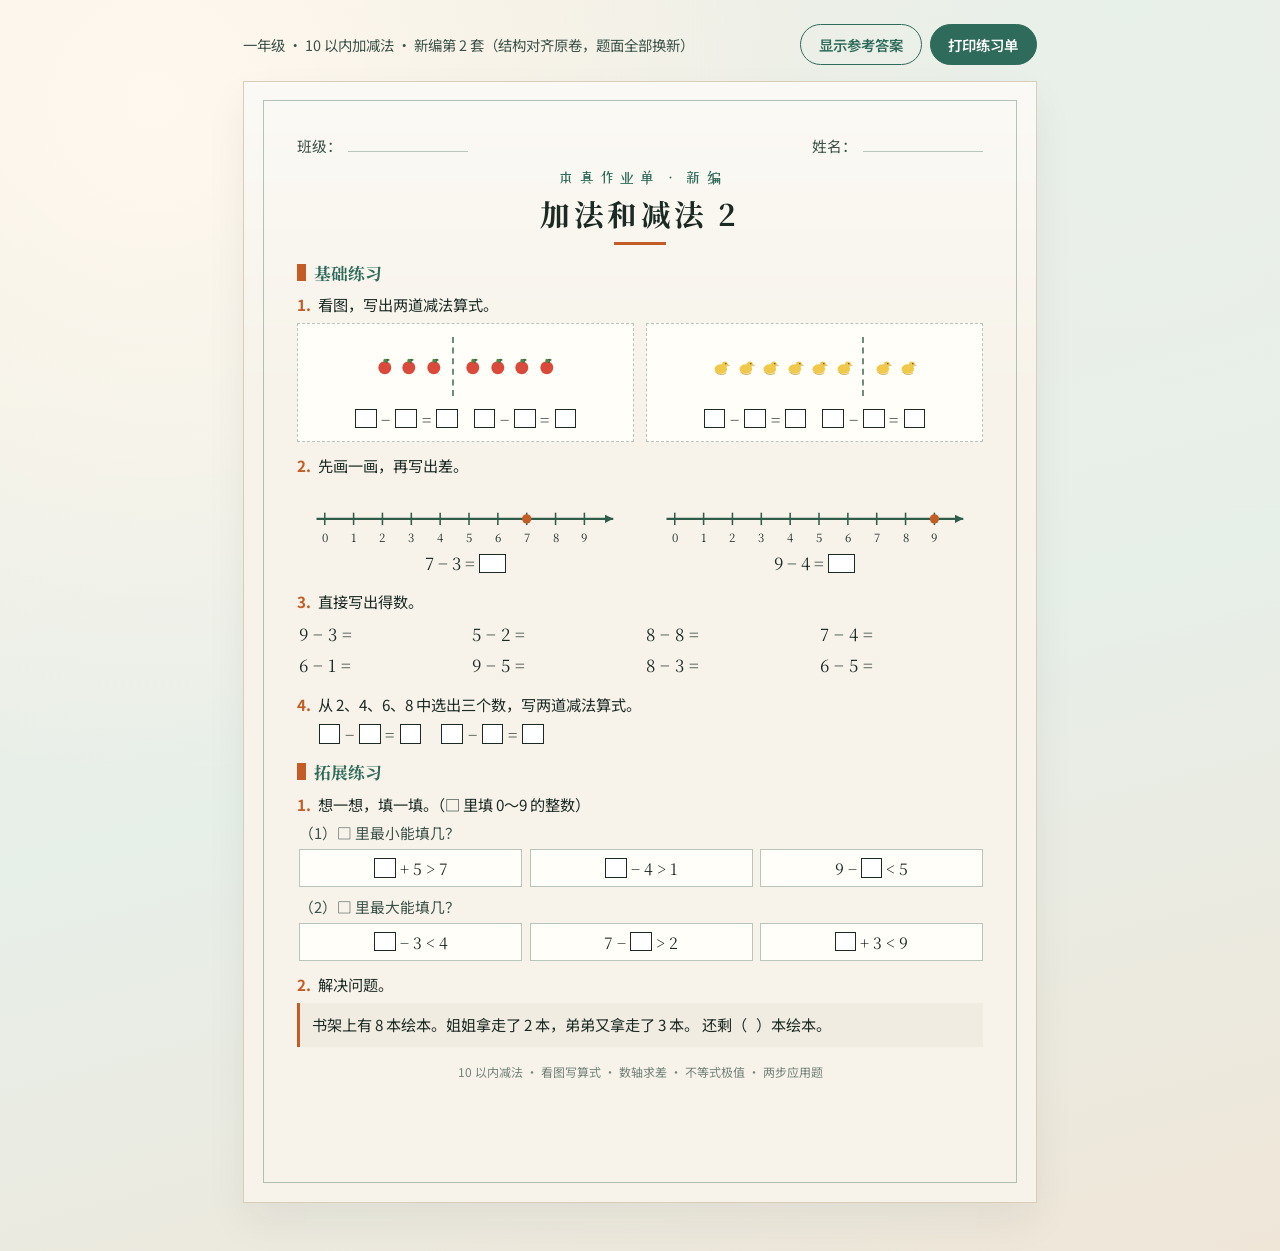
==== worksheets/addition-subtraction-2-redesign.html @ 27d6d7d4 "Add redesigned grade-1 addition/subtraction worksheet New printable practice sheet mirroring the ori" ====
<!DOCTYPE html>
<html lang="zh-CN">
<head>
  <meta charset="UTF-8" />
  <meta name="viewport" content="width=device-width, initial-scale=1" />
  <title>加法和减法 2 · 新编练习单</title>
  <link rel="preconnect" href="https://fonts.googleapis.com" />
  <link rel="preconnect" href="https://fonts.gstatic.com" crossorigin />
  <link href="https://fonts.googleapis.com/css2?family=Noto+Serif+SC:wght@600;700&family=ZCOOL+XiaoWei&family=Noto+Sans+SC:wght@400;500;600&display=swap" rel="stylesheet" />
  <style>
    :root {
      --ink: #1c2a24;
      --ink-soft: #3d5248;
      --line: #b7c5bb;
      --line-strong: #2f5d4a;
      --paper: #f7f3ea;
      --paper-deep: #ebe4d4;
      --accent: #c45c26;
      --accent-soft: #e8a06a;
      --teal: #2f6b5a;
      --blank: #fffef9;
      --shadow-soft: rgba(28, 42, 36, 0.06);
    }

    * { box-sizing: border-box; margin: 0; padding: 0; }

    body {
      font-family: "Noto Sans SC", "PingFang SC", sans-serif;
      color: var(--ink);
      background:
        radial-gradient(ellipse at 12% 8%, #fff8ee 0%, transparent 42%),
        radial-gradient(ellipse at 88% 0%, #e8f0ea 0%, transparent 38%),
        linear-gradient(165deg, #f3eee3 0%, #e7efe9 55%, #efe6d8 100%);
      min-height: 100vh;
      padding: 1.5rem 1rem 3rem;
    }

    .toolbar {
      max-width: 210mm;
      margin: 0 auto 1rem;
      display: flex;
      flex-wrap: wrap;
      gap: 0.6rem;
      align-items: center;
      justify-content: space-between;
    }

    .toolbar p {
      font-size: 0.9rem;
      color: var(--ink-soft);
    }

    .toolbar button {
      font-family: inherit;
      font-weight: 600;
      border: 1.5px solid var(--teal);
      background: var(--teal);
      color: #fff;
      padding: 0.55rem 1.1rem;
      border-radius: 999px;
      cursor: pointer;
      font-size: 0.9rem;
    }

    .toolbar button.ghost {
      background: transparent;
      color: var(--teal);
    }

    .sheet {
      width: 210mm;
      min-height: 297mm;
      margin: 0 auto;
      background:
        linear-gradient(180deg, rgba(255,255,255,0.55) 0%, transparent 28%),
        var(--paper);
      border: 1px solid #d8cdb8;
      box-shadow: 0 18px 40px var(--shadow-soft);
      padding: 14mm 14mm 12mm;
      position: relative;
      overflow: hidden;
    }

    .sheet::before {
      content: "";
      position: absolute;
      inset: 5mm;
      border: 1.5px solid color-mix(in srgb, var(--line-strong) 35%, transparent);
      pointer-events: none;
    }

    .meta {
      display: flex;
      justify-content: space-between;
      gap: 1rem;
      font-size: 0.92rem;
      color: var(--ink-soft);
      margin-bottom: 0.65rem;
      position: relative;
      z-index: 1;
    }

    .meta span {
      display: inline-flex;
      align-items: baseline;
      gap: 0.35rem;
    }

    .fill-line {
      display: inline-block;
      min-width: 7.5rem;
      border-bottom: 1.5px solid var(--line);
      height: 1.1em;
    }

    .brand-row {
      text-align: center;
      position: relative;
      z-index: 1;
      margin-bottom: 0.35rem;
    }

    .brand {
      font-family: "ZCOOL XiaoWei", "Noto Serif SC", serif;
      font-size: 0.95rem;
      letter-spacing: 0.28em;
      color: var(--teal);
      text-indent: 0.28em;
    }

    h1 {
      font-family: "Noto Serif SC", serif;
      font-size: 1.85rem;
      font-weight: 700;
      text-align: center;
      letter-spacing: 0.12em;
      color: var(--ink);
      position: relative;
      z-index: 1;
      margin-bottom: 1rem;
    }

    h1::after {
      content: "";
      display: block;
      width: 3.2rem;
      height: 3px;
      background: var(--accent);
      margin: 0.45rem auto 0;
    }

    .section {
      position: relative;
      z-index: 1;
      margin-top: 0.85rem;
    }

    .section-title {
      display: flex;
      align-items: center;
      gap: 0.5rem;
      font-family: "Noto Serif SC", serif;
      font-size: 1.05rem;
      font-weight: 700;
      color: var(--teal);
      margin-bottom: 0.55rem;
    }

    .section-title::before {
      content: "";
      width: 0.55rem;
      height: 1.05rem;
      background: var(--accent);
    }

    .q {
      margin-bottom: 0.75rem;
    }

    .q-head {
      display: flex;
      gap: 0.45rem;
      align-items: flex-start;
      font-size: 0.95rem;
      line-height: 1.55;
      margin-bottom: 0.4rem;
    }

    .q-num {
      font-weight: 700;
      color: var(--accent);
      flex-shrink: 0;
    }

    .visual-row {
      display: grid;
      grid-template-columns: 1fr 1fr;
      gap: 0.75rem;
    }

    .visual-card {
      background: var(--blank);
      border: 1.5px dashed var(--line);
      padding: 0.55rem 0.5rem 0.65rem;
    }

    .picture {
      display: flex;
      align-items: center;
      justify-content: center;
      gap: 0.15rem;
      min-height: 4.2rem;
      margin-bottom: 0.45rem;
      padding: 0.25rem;
    }

    .picture .group {
      display: flex;
      flex-wrap: wrap;
      gap: 0.18rem;
      justify-content: center;
      max-width: 48%;
    }

    .divider {
      width: 0;
      align-self: stretch;
      border-left: 2px dashed var(--line-strong);
      margin: 0 0.35rem;
      opacity: 0.7;
    }

    .eq-row {
      display: flex;
      flex-wrap: wrap;
      gap: 0.55rem 1rem;
      justify-content: center;
    }

    .blank-eq {
      font-family: "Noto Serif SC", serif;
      font-size: 1rem;
      letter-spacing: 0.04em;
      color: var(--ink);
    }

    .box {
      display: inline-block;
      width: 1.35rem;
      height: 1.2rem;
      border: 1.6px solid var(--ink);
      vertical-align: -0.15em;
      background: #fff;
    }

    .box.wide {
      width: 1.7rem;
    }

    .nl-grid {
      display: grid;
      grid-template-columns: 1fr 1fr;
      gap: 0.85rem;
    }

    .number-line {
      padding: 0.35rem 0.2rem 0.15rem;
    }

    .nl-svg {
      width: 100%;
      height: auto;
      display: block;
    }

    .nl-eq {
      text-align: center;
      margin-top: 0.25rem;
      font-family: "Noto Serif SC", serif;
      font-size: 1.05rem;
    }

    .drill-grid {
      display: grid;
      grid-template-columns: repeat(4, 1fr);
      gap: 0.45rem 0.75rem;
      padding: 0.15rem 0.1rem 0.25rem;
    }

    .drill {
      font-family: "Noto Serif SC", serif;
      font-size: 1.05rem;
      letter-spacing: 0.03em;
    }

    .choose-row {
      display: flex;
      flex-wrap: wrap;
      gap: 1.25rem;
      padding-left: 1.35rem;
      margin-top: 0.35rem;
    }

    .ineq-block {
      margin-left: 0.15rem;
      margin-bottom: 0.55rem;
    }

    .ineq-label {
      font-size: 0.92rem;
      margin-bottom: 0.35rem;
      color: var(--ink-soft);
    }

    .ineq-grid {
      display: grid;
      grid-template-columns: repeat(3, 1fr);
      gap: 0.45rem;
    }

    .ineq-item {
      font-family: "Noto Serif SC", serif;
      font-size: 0.98rem;
      background: var(--blank);
      border: 1px solid var(--line);
      padding: 0.45rem 0.5rem;
      text-align: center;
    }

    .word-problem {
      font-size: 0.95rem;
      line-height: 1.7;
      background: color-mix(in srgb, var(--paper-deep) 70%, white);
      border-left: 3px solid var(--accent);
      padding: 0.55rem 0.75rem;
    }

    .footer-note {
      margin-top: 1rem;
      text-align: center;
      font-size: 0.75rem;
      color: color-mix(in srgb, var(--ink-soft) 70%, transparent);
      position: relative;
      z-index: 1;
    }

    .icon {
      width: 1.35rem;
      height: 1.35rem;
      display: block;
    }

    @media (max-width: 860px) {
      body { padding: 0.75rem 0.5rem 2rem; }
      .sheet {
        width: 100%;
        min-height: auto;
        padding: 1.1rem 0.95rem 1.25rem;
      }
      .visual-row,
      .nl-grid,
      .ineq-grid {
        grid-template-columns: 1fr;
      }
      .drill-grid {
        grid-template-columns: repeat(2, 1fr);
      }
      h1 { font-size: 1.45rem; }
    }

    @media print {
      body {
        background: white;
        padding: 0;
      }
      .toolbar { display: none !important; }
      .sheet {
        width: 210mm;
        min-height: 297mm;
        margin: 0;
        border: none;
        box-shadow: none;
        page-break-after: always;
      }
      .answers {
        page-break-before: always;
      }
    }

    /* Answers sheet */
    .answers {
      width: 210mm;
      margin: 1.25rem auto 0;
      background: #fffef9;
      border: 1px solid #d8cdb8;
      padding: 12mm 14mm;
      box-shadow: 0 12px 28px var(--shadow-soft);
    }

    .answers h2 {
      font-family: "Noto Serif SC", serif;
      font-size: 1.25rem;
      margin-bottom: 0.75rem;
      color: var(--teal);
    }

    .answers ol {
      padding-left: 1.25rem;
      font-size: 0.92rem;
      line-height: 1.75;
      color: var(--ink-soft);
    }

    .answers strong {
      color: var(--ink);
      font-weight: 600;
    }

    .hidden { display: none !important; }
  </style>
</head>
<body>
  <div class="toolbar">
    <p>一年级 · 10 以内加减法 · 新编第 2 套（结构对齐原卷，题面全部换新）</p>
    <div style="display:flex;gap:0.5rem;">
      <button type="button" class="ghost" id="toggleAnswers">显示参考答案</button>
      <button type="button" id="printBtn">打印练习单</button>
    </div>
  </div>

  <article class="sheet" aria-label="加法和减法练习单">
    <div class="meta">
      <span>班级：<i class="fill-line" aria-hidden="true"></i></span>
      <span>姓名：<i class="fill-line" aria-hidden="true"></i></span>
    </div>

    <div class="brand-row"><p class="brand">本真作业单 · 新编</p></div>
    <h1>加法和减法 2</h1>

    <section class="section">
      <h2 class="section-title">基础练习</h2>

      <div class="q">
        <div class="q-head">
          <span class="q-num">1.</span>
          <span>看图，写出两道减法算式。</span>
        </div>
        <div class="visual-row">
          <!-- Apples: 3 | 4 = 7 -->
          <div class="visual-card">
            <div class="picture" aria-label="左边3个苹果，右边4个苹果">
              <div class="group">
                <svg class="icon" viewBox="0 0 24 24" aria-hidden="true"><circle cx="12" cy="13" r="7.2" fill="#d94a3a"/><path d="M12 6c1.2-1.8 3.2-2.2 4.2-1.6-1.4.8-2.2 2-2.4 3.2" stroke="#3d6b3a" stroke-width="1.6" fill="none"/><ellipse cx="12" cy="5.2" rx="1.6" ry="2.2" fill="#4f8a45"/></svg>
                <svg class="icon" viewBox="0 0 24 24" aria-hidden="true"><circle cx="12" cy="13" r="7.2" fill="#d94a3a"/><path d="M12 6c1.2-1.8 3.2-2.2 4.2-1.6-1.4.8-2.2 2-2.4 3.2" stroke="#3d6b3a" stroke-width="1.6" fill="none"/><ellipse cx="12" cy="5.2" rx="1.6" ry="2.2" fill="#4f8a45"/></svg>
                <svg class="icon" viewBox="0 0 24 24" aria-hidden="true"><circle cx="12" cy="13" r="7.2" fill="#d94a3a"/><path d="M12 6c1.2-1.8 3.2-2.2 4.2-1.6-1.4.8-2.2 2-2.4 3.2" stroke="#3d6b3a" stroke-width="1.6" fill="none"/><ellipse cx="12" cy="5.2" rx="1.6" ry="2.2" fill="#4f8a45"/></svg>
              </div>
              <div class="divider" aria-hidden="true"></div>
              <div class="group">
                <svg class="icon" viewBox="0 0 24 24" aria-hidden="true"><circle cx="12" cy="13" r="7.2" fill="#d94a3a"/><path d="M12 6c1.2-1.8 3.2-2.2 4.2-1.6-1.4.8-2.2 2-2.4 3.2" stroke="#3d6b3a" stroke-width="1.6" fill="none"/><ellipse cx="12" cy="5.2" rx="1.6" ry="2.2" fill="#4f8a45"/></svg>
                <svg class="icon" viewBox="0 0 24 24" aria-hidden="true"><circle cx="12" cy="13" r="7.2" fill="#d94a3a"/><path d="M12 6c1.2-1.8 3.2-2.2 4.2-1.6-1.4.8-2.2 2-2.4 3.2" stroke="#3d6b3a" stroke-width="1.6" fill="none"/><ellipse cx="12" cy="5.2" rx="1.6" ry="2.2" fill="#4f8a45"/></svg>
                <svg class="icon" viewBox="0 0 24 24" aria-hidden="true"><circle cx="12" cy="13" r="7.2" fill="#d94a3a"/><path d="M12 6c1.2-1.8 3.2-2.2 4.2-1.6-1.4.8-2.2 2-2.4 3.2" stroke="#3d6b3a" stroke-width="1.6" fill="none"/><ellipse cx="12" cy="5.2" rx="1.6" ry="2.2" fill="#4f8a45"/></svg>
                <svg class="icon" viewBox="0 0 24 24" aria-hidden="true"><circle cx="12" cy="13" r="7.2" fill="#d94a3a"/><path d="M12 6c1.2-1.8 3.2-2.2 4.2-1.6-1.4.8-2.2 2-2.4 3.2" stroke="#3d6b3a" stroke-width="1.6" fill="none"/><ellipse cx="12" cy="5.2" rx="1.6" ry="2.2" fill="#4f8a45"/></svg>
              </div>
            </div>
            <div class="eq-row">
              <span class="blank-eq"><span class="box"></span> − <span class="box"></span> = <span class="box"></span></span>
              <span class="blank-eq"><span class="box"></span> − <span class="box"></span> = <span class="box"></span></span>
            </div>
          </div>

          <!-- Ducks: 6 | 2 = 8 -->
          <div class="visual-card">
            <div class="picture" aria-label="左边6只小鸭，右边2只小鸭">
              <div class="group">
                <svg class="icon" viewBox="0 0 24 24" aria-hidden="true"><ellipse cx="12" cy="14.5" rx="7" ry="5.2" fill="#f0c84a"/><circle cx="16.5" cy="9.2" r="3.2" fill="#f0c84a"/><circle cx="17.6" cy="8.6" r="0.7" fill="#1c2a24"/><path d="M19.2 9.4c1.4.2 2.4.8 2.6 1.4-.9.1-1.7 0-2.5-.4" fill="#e07a2f"/><path d="M6 17.5c1.5 2 4 3 6.5 3s4.2-.8 5.5-2" stroke="#c9a230" stroke-width="1" fill="none"/></svg>
                <svg class="icon" viewBox="0 0 24 24" aria-hidden="true"><ellipse cx="12" cy="14.5" rx="7" ry="5.2" fill="#f0c84a"/><circle cx="16.5" cy="9.2" r="3.2" fill="#f0c84a"/><circle cx="17.6" cy="8.6" r="0.7" fill="#1c2a24"/><path d="M19.2 9.4c1.4.2 2.4.8 2.6 1.4-.9.1-1.7 0-2.5-.4" fill="#e07a2f"/><path d="M6 17.5c1.5 2 4 3 6.5 3s4.2-.8 5.5-2" stroke="#c9a230" stroke-width="1" fill="none"/></svg>
                <svg class="icon" viewBox="0 0 24 24" aria-hidden="true"><ellipse cx="12" cy="14.5" rx="7" ry="5.2" fill="#f0c84a"/><circle cx="16.5" cy="9.2" r="3.2" fill="#f0c84a"/><circle cx="17.6" cy="8.6" r="0.7" fill="#1c2a24"/><path d="M19.2 9.4c1.4.2 2.4.8 2.6 1.4-.9.1-1.7 0-2.5-.4" fill="#e07a2f"/><path d="M6 17.5c1.5 2 4 3 6.5 3s4.2-.8 5.5-2" stroke="#c9a230" stroke-width="1" fill="none"/></svg>
                <svg class="icon" viewBox="0 0 24 24" aria-hidden="true"><ellipse cx="12" cy="14.5" rx="7" ry="5.2" fill="#f0c84a"/><circle cx="16.5" cy="9.2" r="3.2" fill="#f0c84a"/><circle cx="17.6" cy="8.6" r="0.7" fill="#1c2a24"/><path d="M19.2 9.4c1.4.2 2.4.8 2.6 1.4-.9.1-1.7 0-2.5-.4" fill="#e07a2f"/><path d="M6 17.5c1.5 2 4 3 6.5 3s4.2-.8 5.5-2" stroke="#c9a230" stroke-width="1" fill="none"/></svg>
                <svg class="icon" viewBox="0 0 24 24" aria-hidden="true"><ellipse cx="12" cy="14.5" rx="7" ry="5.2" fill="#f0c84a"/><circle cx="16.5" cy="9.2" r="3.2" fill="#f0c84a"/><circle cx="17.6" cy="8.6" r="0.7" fill="#1c2a24"/><path d="M19.2 9.4c1.4.2 2.4.8 2.6 1.4-.9.1-1.7 0-2.5-.4" fill="#e07a2f"/><path d="M6 17.5c1.5 2 4 3 6.5 3s4.2-.8 5.5-2" stroke="#c9a230" stroke-width="1" fill="none"/></svg>
                <svg class="icon" viewBox="0 0 24 24" aria-hidden="true"><ellipse cx="12" cy="14.5" rx="7" ry="5.2" fill="#f0c84a"/><circle cx="16.5" cy="9.2" r="3.2" fill="#f0c84a"/><circle cx="17.6" cy="8.6" r="0.7" fill="#1c2a24"/><path d="M19.2 9.4c1.4.2 2.4.8 2.6 1.4-.9.1-1.7 0-2.5-.4" fill="#e07a2f"/><path d="M6 17.5c1.5 2 4 3 6.5 3s4.2-.8 5.5-2" stroke="#c9a230" stroke-width="1" fill="none"/></svg>
              </div>
              <div class="divider" aria-hidden="true"></div>
              <div class="group">
                <svg class="icon" viewBox="0 0 24 24" aria-hidden="true"><ellipse cx="12" cy="14.5" rx="7" ry="5.2" fill="#f0c84a"/><circle cx="16.5" cy="9.2" r="3.2" fill="#f0c84a"/><circle cx="17.6" cy="8.6" r="0.7" fill="#1c2a24"/><path d="M19.2 9.4c1.4.2 2.4.8 2.6 1.4-.9.1-1.7 0-2.5-.4" fill="#e07a2f"/><path d="M6 17.5c1.5 2 4 3 6.5 3s4.2-.8 5.5-2" stroke="#c9a230" stroke-width="1" fill="none"/></svg>
                <svg class="icon" viewBox="0 0 24 24" aria-hidden="true"><ellipse cx="12" cy="14.5" rx="7" ry="5.2" fill="#f0c84a"/><circle cx="16.5" cy="9.2" r="3.2" fill="#f0c84a"/><circle cx="17.6" cy="8.6" r="0.7" fill="#1c2a24"/><path d="M19.2 9.4c1.4.2 2.4.8 2.6 1.4-.9.1-1.7 0-2.5-.4" fill="#e07a2f"/><path d="M6 17.5c1.5 2 4 3 6.5 3s4.2-.8 5.5-2" stroke="#c9a230" stroke-width="1" fill="none"/></svg>
              </div>
            </div>
            <div class="eq-row">
              <span class="blank-eq"><span class="box"></span> − <span class="box"></span> = <span class="box"></span></span>
              <span class="blank-eq"><span class="box"></span> − <span class="box"></span> = <span class="box"></span></span>
            </div>
          </div>
        </div>
      </div>

      <div class="q">
        <div class="q-head">
          <span class="q-num">2.</span>
          <span>先画一画，再写出差。</span>
        </div>
        <div class="nl-grid">
          <div class="number-line">
            <svg class="nl-svg" viewBox="0 0 320 56" aria-label="数轴 0 到 9，起点在 7">
              <line x1="16" y1="28" x2="304" y2="28" stroke="#2f5d4a" stroke-width="2"/>
              <polygon points="304,28 296,24 296,32" fill="#2f5d4a"/>
              <!-- ticks 0-9 -->
              <g fill="#1c2a24" font-family="Noto Serif SC, serif" font-size="11" text-anchor="middle">
                <g transform="translate(24,0)"><line x1="0" y1="22" x2="0" y2="34" stroke="#2f5d4a" stroke-width="1.5"/><text y="50">0</text></g>
                <g transform="translate(52,0)"><line x1="0" y1="22" x2="0" y2="34" stroke="#2f5d4a" stroke-width="1.5"/><text y="50">1</text></g>
                <g transform="translate(80,0)"><line x1="0" y1="22" x2="0" y2="34" stroke="#2f5d4a" stroke-width="1.5"/><text y="50">2</text></g>
                <g transform="translate(108,0)"><line x1="0" y1="22" x2="0" y2="34" stroke="#2f5d4a" stroke-width="1.5"/><text y="50">3</text></g>
                <g transform="translate(136,0)"><line x1="0" y1="22" x2="0" y2="34" stroke="#2f5d4a" stroke-width="1.5"/><text y="50">4</text></g>
                <g transform="translate(164,0)"><line x1="0" y1="22" x2="0" y2="34" stroke="#2f5d4a" stroke-width="1.5"/><text y="50">5</text></g>
                <g transform="translate(192,0)"><line x1="0" y1="22" x2="0" y2="34" stroke="#2f5d4a" stroke-width="1.5"/><text y="50">6</text></g>
                <g transform="translate(220,0)"><line x1="0" y1="22" x2="0" y2="34" stroke="#2f5d4a" stroke-width="1.5"/><text y="50">7</text><circle cy="28" r="4.5" fill="#c45c26"/></g>
                <g transform="translate(248,0)"><line x1="0" y1="22" x2="0" y2="34" stroke="#2f5d4a" stroke-width="1.5"/><text y="50">8</text></g>
                <g transform="translate(276,0)"><line x1="0" y1="22" x2="0" y2="34" stroke="#2f5d4a" stroke-width="1.5"/><text y="50">9</text></g>
              </g>
            </svg>
            <p class="nl-eq">7 − 3 = <span class="box wide"></span></p>
          </div>
          <div class="number-line">
            <svg class="nl-svg" viewBox="0 0 320 56" aria-label="数轴 0 到 9，起点在 9">
              <line x1="16" y1="28" x2="304" y2="28" stroke="#2f5d4a" stroke-width="2"/>
              <polygon points="304,28 296,24 296,32" fill="#2f5d4a"/>
              <g fill="#1c2a24" font-family="Noto Serif SC, serif" font-size="11" text-anchor="middle">
                <g transform="translate(24,0)"><line x1="0" y1="22" x2="0" y2="34" stroke="#2f5d4a" stroke-width="1.5"/><text y="50">0</text></g>
                <g transform="translate(52,0)"><line x1="0" y1="22" x2="0" y2="34" stroke="#2f5d4a" stroke-width="1.5"/><text y="50">1</text></g>
                <g transform="translate(80,0)"><line x1="0" y1="22" x2="0" y2="34" stroke="#2f5d4a" stroke-width="1.5"/><text y="50">2</text></g>
                <g transform="translate(108,0)"><line x1="0" y1="22" x2="0" y2="34" stroke="#2f5d4a" stroke-width="1.5"/><text y="50">3</text></g>
                <g transform="translate(136,0)"><line x1="0" y1="22" x2="0" y2="34" stroke="#2f5d4a" stroke-width="1.5"/><text y="50">4</text></g>
                <g transform="translate(164,0)"><line x1="0" y1="22" x2="0" y2="34" stroke="#2f5d4a" stroke-width="1.5"/><text y="50">5</text></g>
                <g transform="translate(192,0)"><line x1="0" y1="22" x2="0" y2="34" stroke="#2f5d4a" stroke-width="1.5"/><text y="50">6</text></g>
                <g transform="translate(220,0)"><line x1="0" y1="22" x2="0" y2="34" stroke="#2f5d4a" stroke-width="1.5"/><text y="50">7</text></g>
                <g transform="translate(248,0)"><line x1="0" y1="22" x2="0" y2="34" stroke="#2f5d4a" stroke-width="1.5"/><text y="50">8</text></g>
                <g transform="translate(276,0)"><line x1="0" y1="22" x2="0" y2="34" stroke="#2f5d4a" stroke-width="1.5"/><text y="50">9</text><circle cy="28" r="4.5" fill="#c45c26"/></g>
              </g>
            </svg>
            <p class="nl-eq">9 − 4 = <span class="box wide"></span></p>
          </div>
        </div>
      </div>

      <div class="q">
        <div class="q-head">
          <span class="q-num">3.</span>
          <span>直接写出得数。</span>
        </div>
        <div class="drill-grid">
          <span class="drill">9 − 3 = </span>
          <span class="drill">5 − 2 = </span>
          <span class="drill">8 − 8 = </span>
          <span class="drill">7 − 4 = </span>
          <span class="drill">6 − 1 = </span>
          <span class="drill">9 − 5 = </span>
          <span class="drill">8 − 3 = </span>
          <span class="drill">6 − 5 = </span>
        </div>
      </div>

      <div class="q">
        <div class="q-head">
          <span class="q-num">4.</span>
          <span>从 2、4、6、8 中选出三个数，写两道减法算式。</span>
        </div>
        <div class="choose-row">
          <span class="blank-eq"><span class="box"></span> − <span class="box"></span> = <span class="box"></span></span>
          <span class="blank-eq"><span class="box"></span> − <span class="box"></span> = <span class="box"></span></span>
        </div>
      </div>
    </section>

    <section class="section">
      <h2 class="section-title">拓展练习</h2>

      <div class="q">
        <div class="q-head">
          <span class="q-num">1.</span>
          <span>想一想，填一填。（□ 里填 0～9 的整数）</span>
        </div>
        <div class="ineq-block">
          <p class="ineq-label">（1）□ 里最小能填几？</p>
          <div class="ineq-grid">
            <div class="ineq-item"><span class="box"></span> + 5 &gt; 7</div>
            <div class="ineq-item"><span class="box"></span> − 4 &gt; 1</div>
            <div class="ineq-item">9 − <span class="box"></span> &lt; 5</div>
          </div>
        </div>
        <div class="ineq-block">
          <p class="ineq-label">（2）□ 里最大能填几？</p>
          <div class="ineq-grid">
            <div class="ineq-item"><span class="box"></span> − 3 &lt; 4</div>
            <div class="ineq-item">7 − <span class="box"></span> &gt; 2</div>
            <div class="ineq-item"><span class="box"></span> + 3 &lt; 9</div>
          </div>
        </div>
      </div>

      <div class="q">
        <div class="q-head">
          <span class="q-num">2.</span>
          <span>解决问题。</span>
        </div>
        <p class="word-problem">
          书架上有 8 本绘本。姐姐拿走了 2 本，弟弟又拿走了 3 本。
          还剩（&nbsp;&nbsp;&nbsp;）本绘本。
        </p>
      </div>
    </section>

    <p class="footer-note">10 以内减法 · 看图写算式 · 数轴求差 · 不等式极值 · 两步应用题</p>
  </article>

  <aside class="answers hidden" id="answers" aria-label="参考答案">
    <h2>参考答案（教师 / 家长用）</h2>
    <ol>
      <li>
        <strong>看图写算式</strong><br />
        苹果（共 7）：7−3=4，7−4=3<br />
        小鸭（共 8）：8−6=2，8−2=6
      </li>
      <li>
        <strong>数轴求差</strong>：7−3=4；9−4=5
      </li>
      <li>
        <strong>口算</strong>：6、3、0、3、5、4、5、1
      </li>
      <li>
        <strong>选数写算式</strong>（示例）：8−2=6 与 8−6=2；或 6−2=4 与 6−4=2；或 8−4=4 与 4−2=2 等
      </li>
      <li>
        <strong>不等式</strong><br />
        （1）最小：3；6；5<br />
        （2）最大：6；4；5
      </li>
      <li>
        <strong>应用题</strong>：8−2−3=3，还剩 3 本
      </li>
    </ol>
  </aside>

  <script>
    document.getElementById("printBtn").addEventListener("click", () => window.print());
    const answers = document.getElementById("answers");
    const toggle = document.getElementById("toggleAnswers");
    toggle.addEventListener("click", () => {
      const open = answers.classList.toggle("hidden") === false;
      toggle.textContent = open ? "隐藏参考答案" : "显示参考答案";
    });
  </script>
</body>
</html>
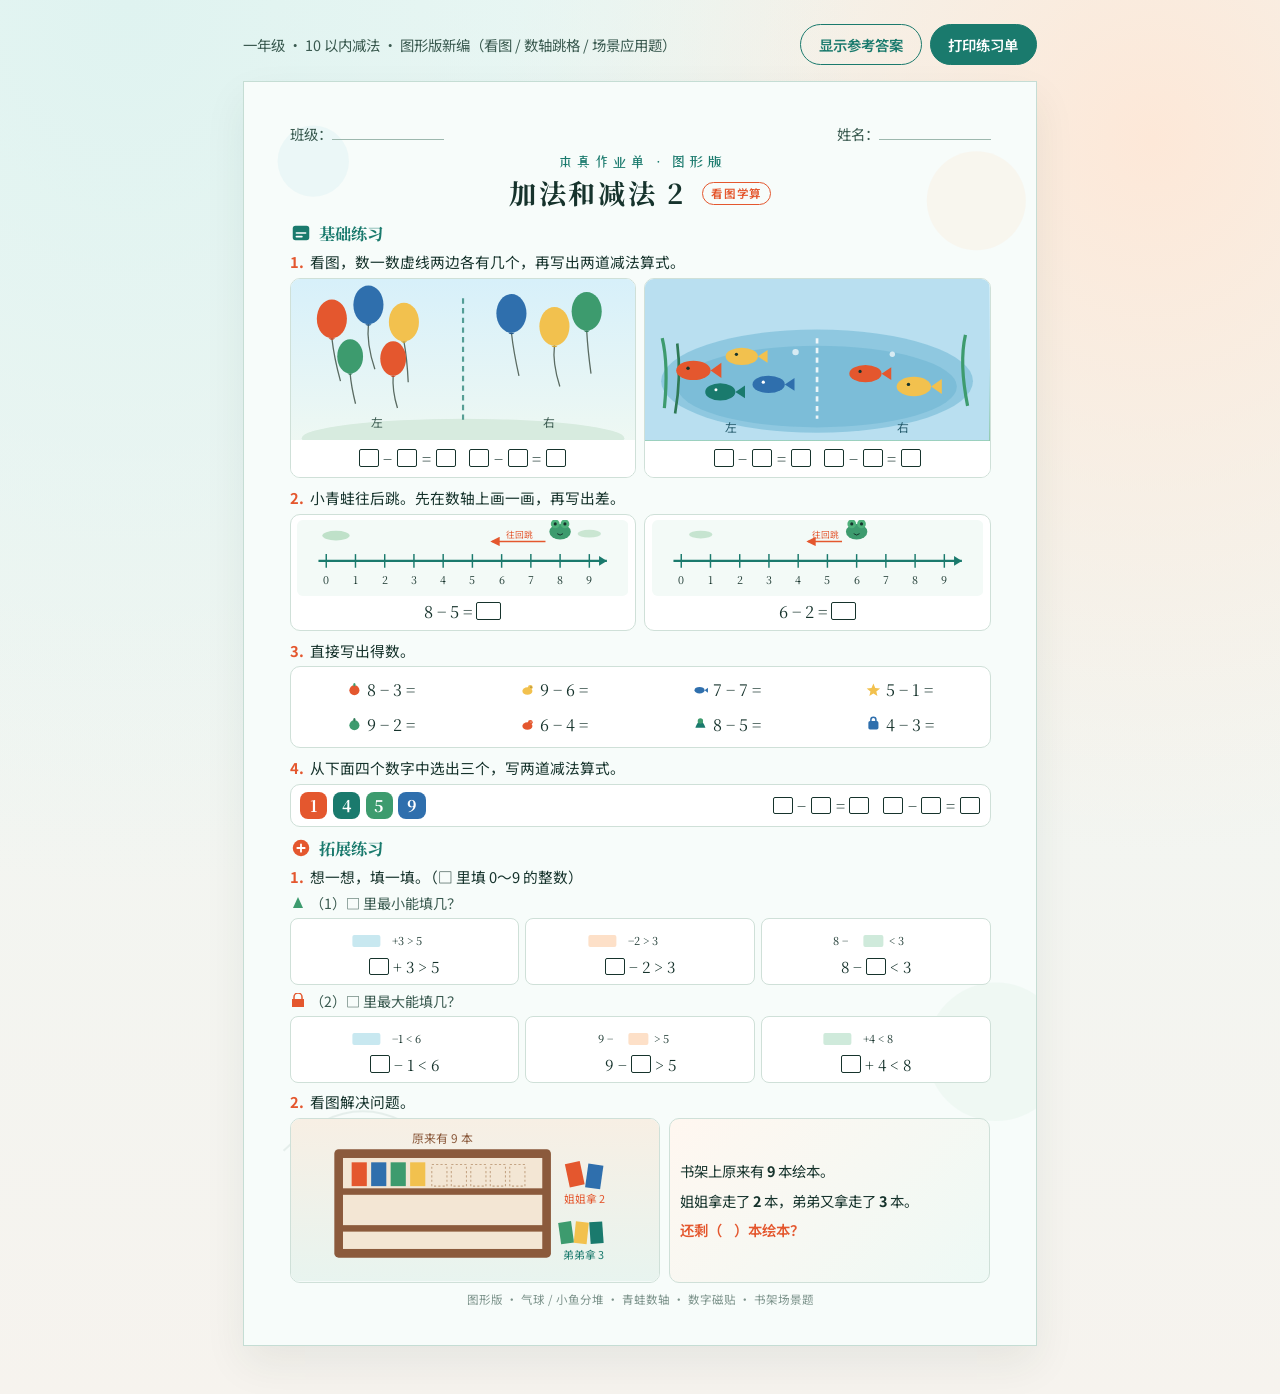
==== commit 6fa0ce83: "Redesign math worksheet with illustrated scenes Replace problem set and add SVG graphics throughout:" ====
--- a/worksheets/addition-subtraction-2-redesign.html
+++ b/worksheets/addition-subtraction-2-redesign.html
@@ -3,23 +3,24 @@
 <head>
   <meta charset="UTF-8" />
   <meta name="viewport" content="width=device-width, initial-scale=1" />
-  <title>加法和减法 2 · 新编练习单</title>
+  <title>加法和减法 2 · 图形版练习单</title>
   <link rel="preconnect" href="https://fonts.googleapis.com" />
   <link rel="preconnect" href="https://fonts.gstatic.com" crossorigin />
   <link href="https://fonts.googleapis.com/css2?family=Noto+Serif+SC:wght@600;700&family=ZCOOL+XiaoWei&family=Noto+Sans+SC:wght@400;500;600&display=swap" rel="stylesheet" />
   <style>
     :root {
-      --ink: #1c2a24;
-      --ink-soft: #3d5248;
-      --line: #b7c5bb;
-      --line-strong: #2f5d4a;
-      --paper: #f7f3ea;
-      --paper-deep: #ebe4d4;
-      --accent: #c45c26;
-      --accent-soft: #e8a06a;
-      --teal: #2f6b5a;
-      --blank: #fffef9;
-      --shadow-soft: rgba(28, 42, 36, 0.06);
+      --ink: #16332c;
+      --ink-soft: #3a5a50;
+      --line: #9db8ae;
+      --line-strong: #1a7a6d;
+      --paper: #f7fcfa;
+      --panel: #ffffff;
+      --accent: #e4572e;
+      --sky: #c8e8f0;
+      --leaf: #3d9b6e;
+      --sun: #f2c14e;
+      --blank: #fff;
+      --shadow-soft: rgba(22, 51, 44, 0.07);
     }
 
     * { box-sizing: border-box; margin: 0; padding: 0; }
@@ -28,9 +29,9 @@
       font-family: "Noto Sans SC", "PingFang SC", sans-serif;
       color: var(--ink);
       background:
-        radial-gradient(ellipse at 12% 8%, #fff8ee 0%, transparent 42%),
-        radial-gradient(ellipse at 88% 0%, #e8f0ea 0%, transparent 38%),
-        linear-gradient(165deg, #f3eee3 0%, #e7efe9 55%, #efe6d8 100%);
+        radial-gradient(ellipse at 10% 0%, #dff3f0 0%, transparent 45%),
+        radial-gradient(ellipse at 90% 10%, #fde8d8 0%, transparent 40%),
+        linear-gradient(180deg, #eef8f5 0%, #f6f3ee 100%);
       min-height: 100vh;
       padding: 1.5rem 1rem 3rem;
     }
@@ -45,16 +46,13 @@
       justify-content: space-between;
     }
 
-    .toolbar p {
-      font-size: 0.9rem;
-      color: var(--ink-soft);
-    }
+    .toolbar p { font-size: 0.9rem; color: var(--ink-soft); }
 
     .toolbar button {
       font-family: inherit;
       font-weight: 600;
-      border: 1.5px solid var(--teal);
-      background: var(--teal);
+      border: 1.5px solid var(--line-strong);
+      background: var(--line-strong);
       color: #fff;
       padding: 0.55rem 1.1rem;
       border-radius: 999px;
@@ -64,126 +62,105 @@
 
     .toolbar button.ghost {
       background: transparent;
-      color: var(--teal);
+      color: var(--line-strong);
     }
 
     .sheet {
       width: 210mm;
       min-height: 297mm;
       margin: 0 auto;
-      background:
-        linear-gradient(180deg, rgba(255,255,255,0.55) 0%, transparent 28%),
-        var(--paper);
-      border: 1px solid #d8cdb8;
+      background: var(--paper);
+      border: 1px solid #c5ddd4;
       box-shadow: 0 18px 40px var(--shadow-soft);
-      padding: 14mm 14mm 12mm;
+      padding: 11mm 12mm 10mm;
       position: relative;
       overflow: hidden;
     }
 
-    .sheet::before {
-      content: "";
+    .sheet-bg {
       position: absolute;
-      inset: 5mm;
-      border: 1.5px solid color-mix(in srgb, var(--line-strong) 35%, transparent);
+      inset: 0;
       pointer-events: none;
-    }
+      z-index: 0;
+      opacity: 0.55;
+    }
+
+    .sheet > *:not(.sheet-bg) { position: relative; z-index: 1; }
 
     .meta {
       display: flex;
       justify-content: space-between;
       gap: 1rem;
-      font-size: 0.92rem;
+      font-size: 0.9rem;
       color: var(--ink-soft);
-      margin-bottom: 0.65rem;
-      position: relative;
-      z-index: 1;
-    }
-
-    .meta span {
-      display: inline-flex;
-      align-items: baseline;
-      gap: 0.35rem;
+      margin-bottom: 0.35rem;
     }
 
     .fill-line {
       display: inline-block;
-      min-width: 7.5rem;
+      min-width: 7rem;
       border-bottom: 1.5px solid var(--line);
-      height: 1.1em;
-    }
-
-    .brand-row {
-      text-align: center;
-      position: relative;
-      z-index: 1;
-      margin-bottom: 0.35rem;
-    }
-
+      height: 1.05em;
+    }
+
+    .brand-row { text-align: center; }
     .brand {
       font-family: "ZCOOL XiaoWei", "Noto Serif SC", serif;
-      font-size: 0.95rem;
-      letter-spacing: 0.28em;
-      color: var(--teal);
-      text-indent: 0.28em;
+      font-size: 0.9rem;
+      letter-spacing: 0.22em;
+      color: var(--line-strong);
+      text-indent: 0.22em;
     }
 
     h1 {
       font-family: "Noto Serif SC", serif;
-      font-size: 1.85rem;
+      font-size: 1.7rem;
       font-weight: 700;
       text-align: center;
-      letter-spacing: 0.12em;
-      color: var(--ink);
+      letter-spacing: 0.1em;
+      margin: 0.15rem 0 0.55rem;
+    }
+
+    h1 .badge {
+      display: inline-block;
+      font-family: "Noto Sans SC", sans-serif;
+      font-size: 0.72rem;
+      letter-spacing: 0.06em;
+      font-weight: 600;
+      vertical-align: middle;
+      margin-left: 0.4rem;
+      padding: 0.15rem 0.5rem;
+      border: 1.5px solid var(--accent);
+      color: var(--accent);
+      border-radius: 999px;
       position: relative;
-      z-index: 1;
-      margin-bottom: 1rem;
-    }
-
-    h1::after {
-      content: "";
-      display: block;
-      width: 3.2rem;
-      height: 3px;
-      background: var(--accent);
-      margin: 0.45rem auto 0;
-    }
-
-    .section {
-      position: relative;
-      z-index: 1;
-      margin-top: 0.85rem;
-    }
+      top: -0.25rem;
+    }
+
+    .section { margin-top: 0.55rem; }
 
     .section-title {
       display: flex;
       align-items: center;
-      gap: 0.5rem;
+      gap: 0.45rem;
       font-family: "Noto Serif SC", serif;
-      font-size: 1.05rem;
+      font-size: 1.02rem;
       font-weight: 700;
-      color: var(--teal);
-      margin-bottom: 0.55rem;
-    }
-
-    .section-title::before {
-      content: "";
-      width: 0.55rem;
-      height: 1.05rem;
-      background: var(--accent);
-    }
-
-    .q {
-      margin-bottom: 0.75rem;
-    }
+      color: var(--line-strong);
+      margin-bottom: 0.4rem;
+    }
+
+    .section-title svg { flex-shrink: 0; }
+
+    .q { margin-bottom: 0.55rem; }
 
     .q-head {
       display: flex;
-      gap: 0.45rem;
+      gap: 0.4rem;
       align-items: flex-start;
-      font-size: 0.95rem;
-      line-height: 1.55;
-      margin-bottom: 0.4rem;
+      font-size: 0.92rem;
+      line-height: 1.5;
+      margin-bottom: 0.3rem;
     }
 
     .q-num {
@@ -195,184 +172,229 @@
     .visual-row {
       display: grid;
       grid-template-columns: 1fr 1fr;
-      gap: 0.75rem;
-    }
-
-    .visual-card {
-      background: var(--blank);
-      border: 1.5px dashed var(--line);
-      padding: 0.55rem 0.5rem 0.65rem;
-    }
-
-    .picture {
-      display: flex;
-      align-items: center;
+      gap: 0.55rem;
+    }
+
+    .scene {
+      background: var(--panel);
+      border: 1.5px solid #cfe0d8;
+      border-radius: 10px;
+      overflow: hidden;
+    }
+
+    .scene-art {
+      width: 100%;
+      height: auto;
+      display: block;
+      background: linear-gradient(180deg, #dff3fb 0%, #f4fbf7 70%);
+    }
+
+    .scene.pond .scene-art {
+      background: linear-gradient(180deg, #d4eef8 0%, #b8dff0 55%, #8ec9a8 100%);
+    }
+
+    .eq-row {
+      display: flex;
+      flex-wrap: wrap;
+      gap: 0.45rem 0.85rem;
       justify-content: center;
-      gap: 0.15rem;
-      min-height: 4.2rem;
-      margin-bottom: 0.45rem;
-      padding: 0.25rem;
-    }
-
-    .picture .group {
-      display: flex;
-      flex-wrap: wrap;
-      gap: 0.18rem;
-      justify-content: center;
-      max-width: 48%;
-    }
-
-    .divider {
-      width: 0;
-      align-self: stretch;
-      border-left: 2px dashed var(--line-strong);
-      margin: 0 0.35rem;
-      opacity: 0.7;
-    }
-
-    .eq-row {
-      display: flex;
-      flex-wrap: wrap;
-      gap: 0.55rem 1rem;
-      justify-content: center;
+      padding: 0.4rem 0.35rem 0.5rem;
+      background: #fff;
     }
 
     .blank-eq {
       font-family: "Noto Serif SC", serif;
-      font-size: 1rem;
-      letter-spacing: 0.04em;
-      color: var(--ink);
+      font-size: 0.98rem;
+      letter-spacing: 0.03em;
     }
 
     .box {
       display: inline-block;
-      width: 1.35rem;
-      height: 1.2rem;
+      width: 1.25rem;
+      height: 1.1rem;
       border: 1.6px solid var(--ink);
-      vertical-align: -0.15em;
+      vertical-align: -0.12em;
       background: #fff;
-    }
-
-    .box.wide {
-      width: 1.7rem;
-    }
+      border-radius: 2px;
+    }
+
+    .box.wide { width: 1.55rem; }
 
     .nl-grid {
       display: grid;
       grid-template-columns: 1fr 1fr;
-      gap: 0.85rem;
-    }
-
-    .number-line {
-      padding: 0.35rem 0.2rem 0.15rem;
-    }
-
-    .nl-svg {
-      width: 100%;
-      height: auto;
-      display: block;
-    }
+      gap: 0.55rem;
+    }
+
+    .nl-card {
+      background: var(--panel);
+      border: 1.5px solid #cfe0d8;
+      border-radius: 10px;
+      padding: 0.35rem 0.4rem 0.45rem;
+    }
+
+    .nl-svg { width: 100%; height: auto; display: block; }
 
     .nl-eq {
       text-align: center;
-      margin-top: 0.25rem;
+      margin-top: 0.15rem;
       font-family: "Noto Serif SC", serif;
-      font-size: 1.05rem;
+      font-size: 1.02rem;
+    }
+
+    .drill-wrap {
+      background: var(--panel);
+      border: 1.5px solid #cfe0d8;
+      border-radius: 10px;
+      padding: 0.45rem 0.5rem 0.5rem;
     }
 
     .drill-grid {
       display: grid;
       grid-template-columns: repeat(4, 1fr);
-      gap: 0.45rem 0.75rem;
-      padding: 0.15rem 0.1rem 0.25rem;
+      gap: 0.35rem 0.5rem;
     }
 
     .drill {
       font-family: "Noto Serif SC", serif;
-      font-size: 1.05rem;
-      letter-spacing: 0.03em;
-    }
-
-    .choose-row {
+      font-size: 1rem;
+      display: flex;
+      align-items: center;
+      gap: 0.25rem;
+      justify-content: center;
+      padding: 0.2rem 0;
+    }
+
+    .drill .mini { width: 1.05rem; height: 1.05rem; flex-shrink: 0; }
+
+    .choose-panel {
       display: flex;
       flex-wrap: wrap;
-      gap: 1.25rem;
-      padding-left: 1.35rem;
-      margin-top: 0.35rem;
-    }
-
-    .ineq-block {
-      margin-left: 0.15rem;
-      margin-bottom: 0.55rem;
-    }
+      align-items: center;
+      gap: 0.55rem 0.85rem;
+      background: var(--panel);
+      border: 1.5px solid #cfe0d8;
+      border-radius: 10px;
+      padding: 0.45rem 0.6rem;
+    }
+
+    .num-tiles {
+      display: flex;
+      gap: 0.35rem;
+    }
+
+    .tile {
+      width: 1.7rem;
+      height: 1.7rem;
+      border-radius: 8px;
+      display: grid;
+      place-items: center;
+      font-family: "Noto Serif SC", serif;
+      font-weight: 700;
+      font-size: 1rem;
+      color: #fff;
+    }
+
+    .tile.t1 { background: #e4572e; }
+    .tile.t2 { background: #1a7a6d; }
+    .tile.t3 { background: #3d9b6e; }
+    .tile.t4 { background: #2f6fad; }
+
+    .choose-eqs {
+      display: flex;
+      flex-wrap: wrap;
+      gap: 0.85rem;
+      margin-left: auto;
+    }
+
+    .ineq-block { margin-bottom: 0.4rem; }
 
     .ineq-label {
-      font-size: 0.92rem;
-      margin-bottom: 0.35rem;
+      font-size: 0.88rem;
+      margin-bottom: 0.28rem;
       color: var(--ink-soft);
+      display: flex;
+      align-items: center;
+      gap: 0.3rem;
     }
 
     .ineq-grid {
       display: grid;
       grid-template-columns: repeat(3, 1fr);
-      gap: 0.45rem;
+      gap: 0.35rem;
     }
 
     .ineq-item {
       font-family: "Noto Serif SC", serif;
-      font-size: 0.98rem;
-      background: var(--blank);
-      border: 1px solid var(--line);
-      padding: 0.45rem 0.5rem;
+      font-size: 0.95rem;
+      background: var(--panel);
+      border: 1.5px solid #cfe0d8;
+      border-radius: 8px;
+      padding: 0.4rem 0.35rem;
       text-align: center;
-    }
-
-    .word-problem {
-      font-size: 0.95rem;
-      line-height: 1.7;
-      background: color-mix(in srgb, var(--paper-deep) 70%, white);
-      border-left: 3px solid var(--accent);
-      padding: 0.55rem 0.75rem;
+      display: flex;
+      flex-direction: column;
+      align-items: center;
+      gap: 0.2rem;
+    }
+
+    .ineq-item .cue {
+      width: 100%;
+      height: 28px;
+    }
+
+    .word-panel {
+      display: grid;
+      grid-template-columns: 1.15fr 1fr;
+      gap: 0.55rem;
+      align-items: stretch;
+    }
+
+    .word-art {
+      border-radius: 10px;
+      border: 1.5px solid #cfe0d8;
+      overflow: hidden;
+      background: #fff;
+    }
+
+    .word-art svg { width: 100%; height: auto; display: block; }
+
+    .word-text {
+      font-size: 0.9rem;
+      line-height: 1.65;
+      background: linear-gradient(135deg, #fff7f0, #eef9f5);
+      border: 1.5px solid #cfe0d8;
+      border-radius: 10px;
+      padding: 0.55rem 0.65rem;
+      display: flex;
+      flex-direction: column;
+      justify-content: center;
+      gap: 0.35rem;
+    }
+
+    .word-text .ask {
+      font-weight: 600;
+      color: var(--accent);
     }
 
     .footer-note {
-      margin-top: 1rem;
+      margin-top: 0.55rem;
       text-align: center;
-      font-size: 0.75rem;
-      color: color-mix(in srgb, var(--ink-soft) 70%, transparent);
-      position: relative;
-      z-index: 1;
-    }
-
-    .icon {
-      width: 1.35rem;
-      height: 1.35rem;
-      display: block;
+      font-size: 0.72rem;
+      color: color-mix(in srgb, var(--ink-soft) 65%, transparent);
     }
 
     @media (max-width: 860px) {
       body { padding: 0.75rem 0.5rem 2rem; }
-      .sheet {
-        width: 100%;
-        min-height: auto;
-        padding: 1.1rem 0.95rem 1.25rem;
-      }
-      .visual-row,
-      .nl-grid,
-      .ineq-grid {
-        grid-template-columns: 1fr;
-      }
-      .drill-grid {
-        grid-template-columns: repeat(2, 1fr);
-      }
-      h1 { font-size: 1.45rem; }
+      .sheet { width: 100%; min-height: auto; padding: 1rem 0.85rem 1.1rem; }
+      .visual-row, .nl-grid, .ineq-grid, .word-panel { grid-template-columns: 1fr; }
+      .drill-grid { grid-template-columns: repeat(2, 1fr); }
+      .choose-eqs { margin-left: 0; }
+      h1 { font-size: 1.35rem; }
     }
 
     @media print {
-      body {
-        background: white;
-        padding: 0;
-      }
+      body { background: white; padding: 0; }
       .toolbar { display: none !important; }
       .sheet {
         width: 210mm;
@@ -380,111 +402,145 @@
         margin: 0;
         border: none;
         box-shadow: none;
-        page-break-after: always;
       }
-      .answers {
-        page-break-before: always;
-      }
-    }
-
-    /* Answers sheet */
+      .answers { page-break-before: always; }
+    }
+
     .answers {
       width: 210mm;
       margin: 1.25rem auto 0;
       background: #fffef9;
-      border: 1px solid #d8cdb8;
+      border: 1px solid #c5ddd4;
       padding: 12mm 14mm;
       box-shadow: 0 12px 28px var(--shadow-soft);
     }
 
     .answers h2 {
       font-family: "Noto Serif SC", serif;
-      font-size: 1.25rem;
-      margin-bottom: 0.75rem;
-      color: var(--teal);
+      font-size: 1.2rem;
+      margin-bottom: 0.7rem;
+      color: var(--line-strong);
     }
 
     .answers ol {
       padding-left: 1.25rem;
-      font-size: 0.92rem;
+      font-size: 0.9rem;
       line-height: 1.75;
       color: var(--ink-soft);
     }
 
-    .answers strong {
-      color: var(--ink);
-      font-weight: 600;
-    }
-
+    .answers strong { color: var(--ink); font-weight: 600; }
     .hidden { display: none !important; }
   </style>
 </head>
 <body>
   <div class="toolbar">
-    <p>一年级 · 10 以内加减法 · 新编第 2 套（结构对齐原卷，题面全部换新）</p>
+    <p>一年级 · 10 以内减法 · 图形版新编（看图 / 数轴跳格 / 场景应用题）</p>
     <div style="display:flex;gap:0.5rem;">
       <button type="button" class="ghost" id="toggleAnswers">显示参考答案</button>
       <button type="button" id="printBtn">打印练习单</button>
     </div>
   </div>
 
-  <article class="sheet" aria-label="加法和减法练习单">
+  <article class="sheet" aria-label="加法和减法图形练习单">
+    <!-- decorative page atmosphere -->
+    <svg class="sheet-bg" viewBox="0 0 800 1130" preserveAspectRatio="xMidYMid slice" aria-hidden="true">
+      <circle cx="70" cy="80" r="36" fill="#c8e8f0" opacity="0.45"/>
+      <circle cx="740" cy="120" r="50" fill="#fde0c8" opacity="0.4"/>
+      <circle cx="760" cy="980" r="70" fill="#cfeadb" opacity="0.35"/>
+      <path d="M40 1080 Q120 1000 200 1080" stroke="#9db8ae" stroke-width="2" fill="none" opacity="0.35"/>
+    </svg>
+
     <div class="meta">
       <span>班级：<i class="fill-line" aria-hidden="true"></i></span>
       <span>姓名：<i class="fill-line" aria-hidden="true"></i></span>
     </div>
 
-    <div class="brand-row"><p class="brand">本真作业单 · 新编</p></div>
-    <h1>加法和减法 2</h1>
+    <div class="brand-row"><p class="brand">本真作业单 · 图形版</p></div>
+    <h1>加法和减法 2 <span class="badge">看图学算</span></h1>
 
     <section class="section">
-      <h2 class="section-title">基础练习</h2>
-
+      <h2 class="section-title">
+        <svg width="22" height="22" viewBox="0 0 24 24" aria-hidden="true"><rect x="3" y="4" width="18" height="16" rx="3" fill="#1a7a6d"/><path d="M7 12h10M7 16h6" stroke="#fff" stroke-width="1.8" stroke-linecap="round"/></svg>
+        基础练习
+      </h2>
+
+      <!-- 1. Visual scenes -->
       <div class="q">
         <div class="q-head">
           <span class="q-num">1.</span>
-          <span>看图，写出两道减法算式。</span>
+          <span>看图，数一数虚线两边各有几个，再写出两道减法算式。</span>
         </div>
         <div class="visual-row">
-          <!-- Apples: 3 | 4 = 7 -->
-          <div class="visual-card">
-            <div class="picture" aria-label="左边3个苹果，右边4个苹果">
-              <div class="group">
-                <svg class="icon" viewBox="0 0 24 24" aria-hidden="true"><circle cx="12" cy="13" r="7.2" fill="#d94a3a"/><path d="M12 6c1.2-1.8 3.2-2.2 4.2-1.6-1.4.8-2.2 2-2.4 3.2" stroke="#3d6b3a" stroke-width="1.6" fill="none"/><ellipse cx="12" cy="5.2" rx="1.6" ry="2.2" fill="#4f8a45"/></svg>
-                <svg class="icon" viewBox="0 0 24 24" aria-hidden="true"><circle cx="12" cy="13" r="7.2" fill="#d94a3a"/><path d="M12 6c1.2-1.8 3.2-2.2 4.2-1.6-1.4.8-2.2 2-2.4 3.2" stroke="#3d6b3a" stroke-width="1.6" fill="none"/><ellipse cx="12" cy="5.2" rx="1.6" ry="2.2" fill="#4f8a45"/></svg>
-                <svg class="icon" viewBox="0 0 24 24" aria-hidden="true"><circle cx="12" cy="13" r="7.2" fill="#d94a3a"/><path d="M12 6c1.2-1.8 3.2-2.2 4.2-1.6-1.4.8-2.2 2-2.4 3.2" stroke="#3d6b3a" stroke-width="1.6" fill="none"/><ellipse cx="12" cy="5.2" rx="1.6" ry="2.2" fill="#4f8a45"/></svg>
-              </div>
-              <div class="divider" aria-hidden="true"></div>
-              <div class="group">
-                <svg class="icon" viewBox="0 0 24 24" aria-hidden="true"><circle cx="12" cy="13" r="7.2" fill="#d94a3a"/><path d="M12 6c1.2-1.8 3.2-2.2 4.2-1.6-1.4.8-2.2 2-2.4 3.2" stroke="#3d6b3a" stroke-width="1.6" fill="none"/><ellipse cx="12" cy="5.2" rx="1.6" ry="2.2" fill="#4f8a45"/></svg>
-                <svg class="icon" viewBox="0 0 24 24" aria-hidden="true"><circle cx="12" cy="13" r="7.2" fill="#d94a3a"/><path d="M12 6c1.2-1.8 3.2-2.2 4.2-1.6-1.4.8-2.2 2-2.4 3.2" stroke="#3d6b3a" stroke-width="1.6" fill="none"/><ellipse cx="12" cy="5.2" rx="1.6" ry="2.2" fill="#4f8a45"/></svg>
-                <svg class="icon" viewBox="0 0 24 24" aria-hidden="true"><circle cx="12" cy="13" r="7.2" fill="#d94a3a"/><path d="M12 6c1.2-1.8 3.2-2.2 4.2-1.6-1.4.8-2.2 2-2.4 3.2" stroke="#3d6b3a" stroke-width="1.6" fill="none"/><ellipse cx="12" cy="5.2" rx="1.6" ry="2.2" fill="#4f8a45"/></svg>
-                <svg class="icon" viewBox="0 0 24 24" aria-hidden="true"><circle cx="12" cy="13" r="7.2" fill="#d94a3a"/><path d="M12 6c1.2-1.8 3.2-2.2 4.2-1.6-1.4.8-2.2 2-2.4 3.2" stroke="#3d6b3a" stroke-width="1.6" fill="none"/><ellipse cx="12" cy="5.2" rx="1.6" ry="2.2" fill="#4f8a45"/></svg>
-              </div>
-            </div>
+          <!-- Balloons: 5 left | 3 right = 8 -->
+          <div class="scene" aria-label="左边5个气球，右边3个气球">
+            <svg class="scene-art" viewBox="0 0 320 150" role="img">
+              <defs>
+                <linearGradient id="sky1" x1="0" y1="0" x2="0" y2="1">
+                  <stop offset="0%" stop-color="#d7f0fa"/>
+                  <stop offset="100%" stop-color="#eef8f3"/>
+                </linearGradient>
+              </defs>
+              <rect width="320" height="150" fill="url(#sky1)"/>
+              <!-- ground -->
+              <ellipse cx="160" cy="148" rx="150" ry="18" fill="#d7ebdf"/>
+              <!-- dashed divider -->
+              <line x1="160" y1="18" x2="160" y2="132" stroke="#1a7a6d" stroke-width="2" stroke-dasharray="5 4" opacity="0.7"/>
+              <!-- left 5 balloons -->
+              <g>
+                <g transform="translate(38,55)"><ellipse cx="0" cy="-18" rx="14" ry="18" fill="#e4572e"/><path d="M0 0 q2 18 8 40" stroke="#5a6b62" stroke-width="1.2" fill="none"/><path d="M-3 0 q3 3 6 0" fill="#c94420"/></g>
+                <g transform="translate(72,42)"><ellipse cx="0" cy="-18" rx="14" ry="18" fill="#2f6fad"/><path d="M0 0 q-2 18 6 42" stroke="#5a6b62" stroke-width="1.2" fill="none"/><path d="M-3 0 q3 3 6 0" fill="#245a8c"/></g>
+                <g transform="translate(105,58)"><ellipse cx="0" cy="-18" rx="14" ry="18" fill="#f2c14e"/><path d="M0 0 q3 16 4 38" stroke="#5a6b62" stroke-width="1.2" fill="none"/><path d="M-3 0 q3 3 6 0" fill="#d4a530"/></g>
+                <g transform="translate(55,88)"><ellipse cx="0" cy="-16" rx="12" ry="16" fill="#3d9b6e"/><path d="M0 0 q1 12 5 28" stroke="#5a6b62" stroke-width="1.2" fill="none"/><path d="M-2.5 0 q2.5 2.5 5 0" fill="#2f7a56"/></g>
+                <g transform="translate(95,90)"><ellipse cx="0" cy="-16" rx="12" ry="16" fill="#e4572e"/><path d="M0 0 q-1 14 4 30" stroke="#5a6b62" stroke-width="1.2" fill="none"/><path d="M-2.5 0 q2.5 2.5 5 0" fill="#c94420"/></g>
+              </g>
+              <!-- right 3 balloons -->
+              <g>
+                <g transform="translate(205,50)"><ellipse cx="0" cy="-18" rx="14" ry="18" fill="#2f6fad"/><path d="M0 0 q2 18 7 40" stroke="#5a6b62" stroke-width="1.2" fill="none"/><path d="M-3 0 q3 3 6 0" fill="#245a8c"/></g>
+                <g transform="translate(245,62)"><ellipse cx="0" cy="-18" rx="14" ry="18" fill="#f2c14e"/><path d="M0 0 q-2 16 5 38" stroke="#5a6b62" stroke-width="1.2" fill="none"/><path d="M-3 0 q3 3 6 0" fill="#d4a530"/></g>
+                <g transform="translate(275,48)"><ellipse cx="0" cy="-18" rx="14" ry="18" fill="#3d9b6e"/><path d="M0 0 q1 18 4 40" stroke="#5a6b62" stroke-width="1.2" fill="none"/><path d="M-3 0 q3 3 6 0" fill="#2f7a56"/></g>
+              </g>
+              <!-- labels -->
+              <text x="80" y="138" text-anchor="middle" font-size="11" fill="#3a5a50" font-family="Noto Sans SC, sans-serif">左</text>
+              <text x="240" y="138" text-anchor="middle" font-size="11" fill="#3a5a50" font-family="Noto Sans SC, sans-serif">右</text>
+            </svg>
             <div class="eq-row">
               <span class="blank-eq"><span class="box"></span> − <span class="box"></span> = <span class="box"></span></span>
               <span class="blank-eq"><span class="box"></span> − <span class="box"></span> = <span class="box"></span></span>
             </div>
           </div>
 
-          <!-- Ducks: 6 | 2 = 8 -->
-          <div class="visual-card">
-            <div class="picture" aria-label="左边6只小鸭，右边2只小鸭">
-              <div class="group">
-                <svg class="icon" viewBox="0 0 24 24" aria-hidden="true"><ellipse cx="12" cy="14.5" rx="7" ry="5.2" fill="#f0c84a"/><circle cx="16.5" cy="9.2" r="3.2" fill="#f0c84a"/><circle cx="17.6" cy="8.6" r="0.7" fill="#1c2a24"/><path d="M19.2 9.4c1.4.2 2.4.8 2.6 1.4-.9.1-1.7 0-2.5-.4" fill="#e07a2f"/><path d="M6 17.5c1.5 2 4 3 6.5 3s4.2-.8 5.5-2" stroke="#c9a230" stroke-width="1" fill="none"/></svg>
-                <svg class="icon" viewBox="0 0 24 24" aria-hidden="true"><ellipse cx="12" cy="14.5" rx="7" ry="5.2" fill="#f0c84a"/><circle cx="16.5" cy="9.2" r="3.2" fill="#f0c84a"/><circle cx="17.6" cy="8.6" r="0.7" fill="#1c2a24"/><path d="M19.2 9.4c1.4.2 2.4.8 2.6 1.4-.9.1-1.7 0-2.5-.4" fill="#e07a2f"/><path d="M6 17.5c1.5 2 4 3 6.5 3s4.2-.8 5.5-2" stroke="#c9a230" stroke-width="1" fill="none"/></svg>
-                <svg class="icon" viewBox="0 0 24 24" aria-hidden="true"><ellipse cx="12" cy="14.5" rx="7" ry="5.2" fill="#f0c84a"/><circle cx="16.5" cy="9.2" r="3.2" fill="#f0c84a"/><circle cx="17.6" cy="8.6" r="0.7" fill="#1c2a24"/><path d="M19.2 9.4c1.4.2 2.4.8 2.6 1.4-.9.1-1.7 0-2.5-.4" fill="#e07a2f"/><path d="M6 17.5c1.5 2 4 3 6.5 3s4.2-.8 5.5-2" stroke="#c9a230" stroke-width="1" fill="none"/></svg>
-                <svg class="icon" viewBox="0 0 24 24" aria-hidden="true"><ellipse cx="12" cy="14.5" rx="7" ry="5.2" fill="#f0c84a"/><circle cx="16.5" cy="9.2" r="3.2" fill="#f0c84a"/><circle cx="17.6" cy="8.6" r="0.7" fill="#1c2a24"/><path d="M19.2 9.4c1.4.2 2.4.8 2.6 1.4-.9.1-1.7 0-2.5-.4" fill="#e07a2f"/><path d="M6 17.5c1.5 2 4 3 6.5 3s4.2-.8 5.5-2" stroke="#c9a230" stroke-width="1" fill="none"/></svg>
-                <svg class="icon" viewBox="0 0 24 24" aria-hidden="true"><ellipse cx="12" cy="14.5" rx="7" ry="5.2" fill="#f0c84a"/><circle cx="16.5" cy="9.2" r="3.2" fill="#f0c84a"/><circle cx="17.6" cy="8.6" r="0.7" fill="#1c2a24"/><path d="M19.2 9.4c1.4.2 2.4.8 2.6 1.4-.9.1-1.7 0-2.5-.4" fill="#e07a2f"/><path d="M6 17.5c1.5 2 4 3 6.5 3s4.2-.8 5.5-2" stroke="#c9a230" stroke-width="1" fill="none"/></svg>
-                <svg class="icon" viewBox="0 0 24 24" aria-hidden="true"><ellipse cx="12" cy="14.5" rx="7" ry="5.2" fill="#f0c84a"/><circle cx="16.5" cy="9.2" r="3.2" fill="#f0c84a"/><circle cx="17.6" cy="8.6" r="0.7" fill="#1c2a24"/><path d="M19.2 9.4c1.4.2 2.4.8 2.6 1.4-.9.1-1.7 0-2.5-.4" fill="#e07a2f"/><path d="M6 17.5c1.5 2 4 3 6.5 3s4.2-.8 5.5-2" stroke="#c9a230" stroke-width="1" fill="none"/></svg>
-              </div>
-              <div class="divider" aria-hidden="true"></div>
-              <div class="group">
-                <svg class="icon" viewBox="0 0 24 24" aria-hidden="true"><ellipse cx="12" cy="14.5" rx="7" ry="5.2" fill="#f0c84a"/><circle cx="16.5" cy="9.2" r="3.2" fill="#f0c84a"/><circle cx="17.6" cy="8.6" r="0.7" fill="#1c2a24"/><path d="M19.2 9.4c1.4.2 2.4.8 2.6 1.4-.9.1-1.7 0-2.5-.4" fill="#e07a2f"/><path d="M6 17.5c1.5 2 4 3 6.5 3s4.2-.8 5.5-2" stroke="#c9a230" stroke-width="1" fill="none"/></svg>
-                <svg class="icon" viewBox="0 0 24 24" aria-hidden="true"><ellipse cx="12" cy="14.5" rx="7" ry="5.2" fill="#f0c84a"/><circle cx="16.5" cy="9.2" r="3.2" fill="#f0c84a"/><circle cx="17.6" cy="8.6" r="0.7" fill="#1c2a24"/><path d="M19.2 9.4c1.4.2 2.4.8 2.6 1.4-.9.1-1.7 0-2.5-.4" fill="#e07a2f"/><path d="M6 17.5c1.5 2 4 3 6.5 3s4.2-.8 5.5-2" stroke="#c9a230" stroke-width="1" fill="none"/></svg>
-              </div>
-            </div>
+          <!-- Fish pond: 4 left | 2 right = 6 -->
+          <div class="scene pond" aria-label="左边4条鱼，右边2条鱼">
+            <svg class="scene-art" viewBox="0 0 320 150" role="img">
+              <rect width="320" height="150" fill="#b9dff0"/>
+              <ellipse cx="160" cy="95" rx="145" ry="48" fill="#6eb6d4" opacity="0.55"/>
+              <ellipse cx="160" cy="100" rx="130" ry="38" fill="#5aa9c8" opacity="0.35"/>
+              <!-- reeds -->
+              <path d="M18 120 Q22 80 16 55" stroke="#3d9b6e" stroke-width="3" fill="none"/>
+              <path d="M28 125 Q34 90 30 60" stroke="#2f7a56" stroke-width="2.5" fill="none"/>
+              <path d="M300 118 Q292 78 298 52" stroke="#3d9b6e" stroke-width="3" fill="none"/>
+              <!-- dashed divider -->
+              <line x1="160" y1="55" x2="160" y2="130" stroke="#fff" stroke-width="2.5" stroke-dasharray="5 4" opacity="0.85"/>
+              <!-- fish helper -->
+              <!-- left 4 fish -->
+              <g fill="#e4572e">
+                <g transform="translate(45,85)"><ellipse cx="0" cy="0" rx="16" ry="9"/><polygon points="16,0 26,-7 26,7"/><circle cx="-5" cy="-2" r="1.6" fill="#16332c"/></g>
+                <g transform="translate(90,72)" fill="#f2c14e"><ellipse cx="0" cy="0" rx="15" ry="8"/><polygon points="15,0 24,-6 24,6"/><circle cx="-5" cy="-2" r="1.5" fill="#16332c"/></g>
+                <g transform="translate(70,105)" fill="#1a7a6d"><ellipse cx="0" cy="0" rx="14" ry="8"/><polygon points="14,0 23,-6 23,6"/><circle cx="-4" cy="-2" r="1.4" fill="#fff"/></g>
+                <g transform="translate(115,98)" fill="#2f6fad"><ellipse cx="0" cy="0" rx="15" ry="8"/><polygon points="15,0 24,-6 24,6"/><circle cx="-5" cy="-2" r="1.5" fill="#fff"/></g>
+              </g>
+              <!-- right 2 fish -->
+              <g>
+                <g transform="translate(205,88)" fill="#e4572e"><ellipse cx="0" cy="0" rx="15" ry="8"/><polygon points="15,0 24,-6 24,6"/><circle cx="-5" cy="-2" r="1.5" fill="#16332c"/></g>
+                <g transform="translate(250,100)" fill="#f2c14e"><ellipse cx="0" cy="0" rx="16" ry="9"/><polygon points="16,0 26,-7 26,7"/><circle cx="-5" cy="-2" r="1.6" fill="#16332c"/></g>
+              </g>
+              <!-- bubbles -->
+              <circle cx="140" cy="68" r="3" fill="#fff" opacity="0.7"/>
+              <circle cx="230" cy="70" r="2.5" fill="#fff" opacity="0.7"/>
+              <text x="80" y="142" text-anchor="middle" font-size="11" fill="#245a6b" font-family="Noto Sans SC, sans-serif">左</text>
+              <text x="240" y="142" text-anchor="middle" font-size="11" fill="#245a6b" font-family="Noto Sans SC, sans-serif">右</text>
+            </svg>
             <div class="eq-row">
               <span class="blank-eq"><span class="box"></span> − <span class="box"></span> = <span class="box"></span></span>
               <span class="blank-eq"><span class="box"></span> − <span class="box"></span> = <span class="box"></span></span>
@@ -493,85 +549,172 @@
         </div>
       </div>
 
+      <!-- 2. Frog number line -->
       <div class="q">
         <div class="q-head">
           <span class="q-num">2.</span>
-          <span>先画一画，再写出差。</span>
+          <span>小青蛙往后跳。先在数轴上画一画，再写出差。</span>
         </div>
         <div class="nl-grid">
-          <div class="number-line">
-            <svg class="nl-svg" viewBox="0 0 320 56" aria-label="数轴 0 到 9，起点在 7">
-              <line x1="16" y1="28" x2="304" y2="28" stroke="#2f5d4a" stroke-width="2"/>
-              <polygon points="304,28 296,24 296,32" fill="#2f5d4a"/>
-              <!-- ticks 0-9 -->
-              <g fill="#1c2a24" font-family="Noto Serif SC, serif" font-size="11" text-anchor="middle">
-                <g transform="translate(24,0)"><line x1="0" y1="22" x2="0" y2="34" stroke="#2f5d4a" stroke-width="1.5"/><text y="50">0</text></g>
-                <g transform="translate(52,0)"><line x1="0" y1="22" x2="0" y2="34" stroke="#2f5d4a" stroke-width="1.5"/><text y="50">1</text></g>
-                <g transform="translate(80,0)"><line x1="0" y1="22" x2="0" y2="34" stroke="#2f5d4a" stroke-width="1.5"/><text y="50">2</text></g>
-                <g transform="translate(108,0)"><line x1="0" y1="22" x2="0" y2="34" stroke="#2f5d4a" stroke-width="1.5"/><text y="50">3</text></g>
-                <g transform="translate(136,0)"><line x1="0" y1="22" x2="0" y2="34" stroke="#2f5d4a" stroke-width="1.5"/><text y="50">4</text></g>
-                <g transform="translate(164,0)"><line x1="0" y1="22" x2="0" y2="34" stroke="#2f5d4a" stroke-width="1.5"/><text y="50">5</text></g>
-                <g transform="translate(192,0)"><line x1="0" y1="22" x2="0" y2="34" stroke="#2f5d4a" stroke-width="1.5"/><text y="50">6</text></g>
-                <g transform="translate(220,0)"><line x1="0" y1="22" x2="0" y2="34" stroke="#2f5d4a" stroke-width="1.5"/><text y="50">7</text><circle cy="28" r="4.5" fill="#c45c26"/></g>
-                <g transform="translate(248,0)"><line x1="0" y1="22" x2="0" y2="34" stroke="#2f5d4a" stroke-width="1.5"/><text y="50">8</text></g>
-                <g transform="translate(276,0)"><line x1="0" y1="22" x2="0" y2="34" stroke="#2f5d4a" stroke-width="1.5"/><text y="50">9</text></g>
+          <!-- 8 - 5 -->
+          <div class="nl-card">
+            <svg class="nl-svg" viewBox="0 0 340 78" aria-label="数轴，小青蛙从 8 开始往回跳 5 格">
+              <rect width="340" height="78" fill="#f3faf7" rx="6"/>
+              <!-- lily pads hint -->
+              <ellipse cx="40" cy="16" rx="14" ry="5" fill="#a8d5b5" opacity="0.7"/>
+              <ellipse cx="300" cy="14" rx="12" ry="4" fill="#a8d5b5" opacity="0.55"/>
+              <line x1="22" y1="42" x2="318" y2="42" stroke="#1a7a6d" stroke-width="2.2"/>
+              <polygon points="318,42 310,37 310,47" fill="#1a7a6d"/>
+              <!-- ticks 0-9, frog at 8 -->
+              <g font-family="Noto Serif SC, serif" font-size="11" text-anchor="middle" fill="#16332c">
+                <g transform="translate(30,0)"><line x1="0" y1="35" x2="0" y2="49" stroke="#1a7a6d" stroke-width="1.5"/><text y="66">0</text></g>
+                <g transform="translate(60,0)"><line x1="0" y1="35" x2="0" y2="49" stroke="#1a7a6d" stroke-width="1.5"/><text y="66">1</text></g>
+                <g transform="translate(90,0)"><line x1="0" y1="35" x2="0" y2="49" stroke="#1a7a6d" stroke-width="1.5"/><text y="66">2</text></g>
+                <g transform="translate(120,0)"><line x1="0" y1="35" x2="0" y2="49" stroke="#1a7a6d" stroke-width="1.5"/><text y="66">3</text></g>
+                <g transform="translate(150,0)"><line x1="0" y1="35" x2="0" y2="49" stroke="#1a7a6d" stroke-width="1.5"/><text y="66">4</text></g>
+                <g transform="translate(180,0)"><line x1="0" y1="35" x2="0" y2="49" stroke="#1a7a6d" stroke-width="1.5"/><text y="66">5</text></g>
+                <g transform="translate(210,0)"><line x1="0" y1="35" x2="0" y2="49" stroke="#1a7a6d" stroke-width="1.5"/><text y="66">6</text></g>
+                <g transform="translate(240,0)"><line x1="0" y1="35" x2="0" y2="49" stroke="#1a7a6d" stroke-width="1.5"/><text y="66">7</text></g>
+                <g transform="translate(270,0)">
+                  <line x1="0" y1="35" x2="0" y2="49" stroke="#1a7a6d" stroke-width="1.5"/>
+                  <text y="66">8</text>
+                  <!-- frog -->
+                  <g transform="translate(0,-6)">
+                    <ellipse cx="0" cy="18" rx="11" ry="8" fill="#3d9b6e"/>
+                    <circle cx="-5" cy="10" r="4.5" fill="#4db07a"/>
+                    <circle cx="5" cy="10" r="4.5" fill="#4db07a"/>
+                    <circle cx="-5" cy="10" r="1.6" fill="#16332c"/>
+                    <circle cx="5" cy="10" r="1.6" fill="#16332c"/>
+                    <path d="M-3 20 q3 3 6 0" stroke="#16332c" stroke-width="1" fill="none"/>
+                  </g>
+                </g>
+                <g transform="translate(300,0)"><line x1="0" y1="35" x2="0" y2="49" stroke="#1a7a6d" stroke-width="1.5"/><text y="66">9</text></g>
               </g>
+              <!-- hint arrow left -->
+              <path d="M255 22 H200" stroke="#e4572e" stroke-width="1.6" fill="none" marker-end="url(#arrL)"/>
+              <defs>
+                <marker id="arrL" markerWidth="6" markerHeight="6" refX="5" refY="3" orient="auto">
+                  <path d="M0,0 L6,3 L0,6 Z" fill="#e4572e"/>
+                </marker>
+              </defs>
+              <text x="228" y="18" font-size="9" fill="#e4572e" font-family="Noto Sans SC, sans-serif" text-anchor="middle">往回跳</text>
             </svg>
-            <p class="nl-eq">7 − 3 = <span class="box wide"></span></p>
-          </div>
-          <div class="number-line">
-            <svg class="nl-svg" viewBox="0 0 320 56" aria-label="数轴 0 到 9，起点在 9">
-              <line x1="16" y1="28" x2="304" y2="28" stroke="#2f5d4a" stroke-width="2"/>
-              <polygon points="304,28 296,24 296,32" fill="#2f5d4a"/>
-              <g fill="#1c2a24" font-family="Noto Serif SC, serif" font-size="11" text-anchor="middle">
-                <g transform="translate(24,0)"><line x1="0" y1="22" x2="0" y2="34" stroke="#2f5d4a" stroke-width="1.5"/><text y="50">0</text></g>
-                <g transform="translate(52,0)"><line x1="0" y1="22" x2="0" y2="34" stroke="#2f5d4a" stroke-width="1.5"/><text y="50">1</text></g>
-                <g transform="translate(80,0)"><line x1="0" y1="22" x2="0" y2="34" stroke="#2f5d4a" stroke-width="1.5"/><text y="50">2</text></g>
-                <g transform="translate(108,0)"><line x1="0" y1="22" x2="0" y2="34" stroke="#2f5d4a" stroke-width="1.5"/><text y="50">3</text></g>
-                <g transform="translate(136,0)"><line x1="0" y1="22" x2="0" y2="34" stroke="#2f5d4a" stroke-width="1.5"/><text y="50">4</text></g>
-                <g transform="translate(164,0)"><line x1="0" y1="22" x2="0" y2="34" stroke="#2f5d4a" stroke-width="1.5"/><text y="50">5</text></g>
-                <g transform="translate(192,0)"><line x1="0" y1="22" x2="0" y2="34" stroke="#2f5d4a" stroke-width="1.5"/><text y="50">6</text></g>
-                <g transform="translate(220,0)"><line x1="0" y1="22" x2="0" y2="34" stroke="#2f5d4a" stroke-width="1.5"/><text y="50">7</text></g>
-                <g transform="translate(248,0)"><line x1="0" y1="22" x2="0" y2="34" stroke="#2f5d4a" stroke-width="1.5"/><text y="50">8</text></g>
-                <g transform="translate(276,0)"><line x1="0" y1="22" x2="0" y2="34" stroke="#2f5d4a" stroke-width="1.5"/><text y="50">9</text><circle cy="28" r="4.5" fill="#c45c26"/></g>
+            <p class="nl-eq">8 − 5 = <span class="box wide"></span></p>
+          </div>
+
+          <!-- 6 - 2 -->
+          <div class="nl-card">
+            <svg class="nl-svg" viewBox="0 0 340 78" aria-label="数轴，小青蛙从 6 开始往回跳 2 格">
+              <rect width="340" height="78" fill="#f3faf7" rx="6"/>
+              <ellipse cx="50" cy="15" rx="12" ry="4" fill="#a8d5b5" opacity="0.6"/>
+              <line x1="22" y1="42" x2="318" y2="42" stroke="#1a7a6d" stroke-width="2.2"/>
+              <polygon points="318,42 310,37 310,47" fill="#1a7a6d"/>
+              <g font-family="Noto Serif SC, serif" font-size="11" text-anchor="middle" fill="#16332c">
+                <g transform="translate(30,0)"><line x1="0" y1="35" x2="0" y2="49" stroke="#1a7a6d" stroke-width="1.5"/><text y="66">0</text></g>
+                <g transform="translate(60,0)"><line x1="0" y1="35" x2="0" y2="49" stroke="#1a7a6d" stroke-width="1.5"/><text y="66">1</text></g>
+                <g transform="translate(90,0)"><line x1="0" y1="35" x2="0" y2="49" stroke="#1a7a6d" stroke-width="1.5"/><text y="66">2</text></g>
+                <g transform="translate(120,0)"><line x1="0" y1="35" x2="0" y2="49" stroke="#1a7a6d" stroke-width="1.5"/><text y="66">3</text></g>
+                <g transform="translate(150,0)"><line x1="0" y1="35" x2="0" y2="49" stroke="#1a7a6d" stroke-width="1.5"/><text y="66">4</text></g>
+                <g transform="translate(180,0)"><line x1="0" y1="35" x2="0" y2="49" stroke="#1a7a6d" stroke-width="1.5"/><text y="66">5</text></g>
+                <g transform="translate(210,0)">
+                  <line x1="0" y1="35" x2="0" y2="49" stroke="#1a7a6d" stroke-width="1.5"/>
+                  <text y="66">6</text>
+                  <g transform="translate(0,-6)">
+                    <ellipse cx="0" cy="18" rx="11" ry="8" fill="#3d9b6e"/>
+                    <circle cx="-5" cy="10" r="4.5" fill="#4db07a"/>
+                    <circle cx="5" cy="10" r="4.5" fill="#4db07a"/>
+                    <circle cx="-5" cy="10" r="1.6" fill="#16332c"/>
+                    <circle cx="5" cy="10" r="1.6" fill="#16332c"/>
+                    <path d="M-3 20 q3 3 6 0" stroke="#16332c" stroke-width="1" fill="none"/>
+                  </g>
+                </g>
+                <g transform="translate(240,0)"><line x1="0" y1="35" x2="0" y2="49" stroke="#1a7a6d" stroke-width="1.5"/><text y="66">7</text></g>
+                <g transform="translate(270,0)"><line x1="0" y1="35" x2="0" y2="49" stroke="#1a7a6d" stroke-width="1.5"/><text y="66">8</text></g>
+                <g transform="translate(300,0)"><line x1="0" y1="35" x2="0" y2="49" stroke="#1a7a6d" stroke-width="1.5"/><text y="66">9</text></g>
               </g>
+              <path d="M195 22 H160" stroke="#e4572e" stroke-width="1.6" fill="none" marker-end="url(#arrL2)"/>
+              <defs>
+                <marker id="arrL2" markerWidth="6" markerHeight="6" refX="5" refY="3" orient="auto">
+                  <path d="M0,0 L6,3 L0,6 Z" fill="#e4572e"/>
+                </marker>
+              </defs>
+              <text x="178" y="18" font-size="9" fill="#e4572e" font-family="Noto Sans SC, sans-serif" text-anchor="middle">往回跳</text>
             </svg>
-            <p class="nl-eq">9 − 4 = <span class="box wide"></span></p>
+            <p class="nl-eq">6 − 2 = <span class="box wide"></span></p>
           </div>
         </div>
       </div>
 
+      <!-- 3. Drills with mini icons -->
       <div class="q">
         <div class="q-head">
           <span class="q-num">3.</span>
           <span>直接写出得数。</span>
         </div>
-        <div class="drill-grid">
-          <span class="drill">9 − 3 = </span>
-          <span class="drill">5 − 2 = </span>
-          <span class="drill">8 − 8 = </span>
-          <span class="drill">7 − 4 = </span>
-          <span class="drill">6 − 1 = </span>
-          <span class="drill">9 − 5 = </span>
-          <span class="drill">8 − 3 = </span>
-          <span class="drill">6 − 5 = </span>
+        <div class="drill-wrap">
+          <div class="drill-grid">
+            <span class="drill">
+              <svg class="mini" viewBox="0 0 20 20" aria-hidden="true"><circle cx="10" cy="11" r="6" fill="#e4572e"/><ellipse cx="10" cy="4.5" rx="1.4" ry="2" fill="#3d9b6e"/></svg>
+              8 − 3 =
+            </span>
+            <span class="drill">
+              <svg class="mini" viewBox="0 0 20 20" aria-hidden="true"><ellipse cx="10" cy="12" rx="6" ry="4.5" fill="#f2c14e"/><circle cx="13.5" cy="7.5" r="2.8" fill="#f2c14e"/><circle cx="14.3" cy="7" r="0.6" fill="#16332c"/></svg>
+              9 − 6 =
+            </span>
+            <span class="drill">
+              <svg class="mini" viewBox="0 0 20 20" aria-hidden="true"><ellipse cx="9" cy="11" rx="6" ry="4" fill="#2f6fad"/><polygon points="15,11 19,8 19,14" fill="#2f6fad"/></svg>
+              7 − 7 =
+            </span>
+            <span class="drill">
+              <svg class="mini" viewBox="0 0 20 20" aria-hidden="true"><path d="M10 3 L12.2 8.2 L18 8.8 L13.5 12.4 L14.8 18 L10 15 L5.2 18 L6.5 12.4 L2 8.8 L7.8 8.2 Z" fill="#f2c14e"/></svg>
+              5 − 1 =
+            </span>
+            <span class="drill">
+              <svg class="mini" viewBox="0 0 20 20" aria-hidden="true"><circle cx="10" cy="11" r="6" fill="#3d9b6e"/><ellipse cx="10" cy="4.5" rx="1.4" ry="2" fill="#2f7a56"/></svg>
+              9 − 2 =
+            </span>
+            <span class="drill">
+              <svg class="mini" viewBox="0 0 20 20" aria-hidden="true"><ellipse cx="10" cy="12" rx="6" ry="4.5" fill="#e4572e"/><circle cx="13.5" cy="7.5" r="2.8" fill="#e4572e"/><circle cx="14.3" cy="7" r="0.6" fill="#fff"/></svg>
+              6 − 4 =
+            </span>
+            <span class="drill">
+              <svg class="mini" viewBox="0 0 20 20" aria-hidden="true"><ellipse cx="0" cy="0" rx="0" ry="0"/><path d="M4 14c2-6 5-9 6-9s4 3 6 9" fill="#1a7a6d"/><circle cx="10" cy="6" r="3.2" fill="#3d9b6e"/></svg>
+              8 − 5 =
+            </span>
+            <span class="drill">
+              <svg class="mini" viewBox="0 0 20 20" aria-hidden="true"><rect x="4" y="6" width="12" height="10" rx="2" fill="#2f6fad"/><path d="M7 6 V4.5 a3 3 0 0 1 6 0 V6" stroke="#2f6fad" stroke-width="1.8" fill="none"/></svg>
+              4 − 3 =
+            </span>
+          </div>
         </div>
       </div>
 
+      <!-- 4. Number tiles -->
       <div class="q">
         <div class="q-head">
           <span class="q-num">4.</span>
-          <span>从 2、4、6、8 中选出三个数，写两道减法算式。</span>
-        </div>
-        <div class="choose-row">
-          <span class="blank-eq"><span class="box"></span> − <span class="box"></span> = <span class="box"></span></span>
-          <span class="blank-eq"><span class="box"></span> − <span class="box"></span> = <span class="box"></span></span>
+          <span>从下面四个数字中选出三个，写两道减法算式。</span>
+        </div>
+        <div class="choose-panel">
+          <div class="num-tiles" aria-label="可选数字 1 4 5 9">
+            <span class="tile t1">1</span>
+            <span class="tile t2">4</span>
+            <span class="tile t3">5</span>
+            <span class="tile t4">9</span>
+          </div>
+          <div class="choose-eqs">
+            <span class="blank-eq"><span class="box"></span> − <span class="box"></span> = <span class="box"></span></span>
+            <span class="blank-eq"><span class="box"></span> − <span class="box"></span> = <span class="box"></span></span>
+          </div>
         </div>
       </div>
     </section>
 
     <section class="section">
-      <h2 class="section-title">拓展练习</h2>
+      <h2 class="section-title">
+        <svg width="22" height="22" viewBox="0 0 24 24" aria-hidden="true"><circle cx="12" cy="12" r="9" fill="#e4572e"/><path d="M8 12h8M12 8v8" stroke="#fff" stroke-width="2" stroke-linecap="round"/></svg>
+        拓展练习
+      </h2>
 
       <div class="q">
         <div class="q-head">
@@ -579,19 +722,63 @@
           <span>想一想，填一填。（□ 里填 0～9 的整数）</span>
         </div>
         <div class="ineq-block">
-          <p class="ineq-label">（1）□ 里最小能填几？</p>
+          <p class="ineq-label">
+            <svg width="16" height="16" viewBox="0 0 16 16" aria-hidden="true"><path d="M8 2 L3 13h10Z" fill="#3d9b6e"/></svg>
+            （1）□ 里最小能填几？
+          </p>
           <div class="ineq-grid">
-            <div class="ineq-item"><span class="box"></span> + 5 &gt; 7</div>
-            <div class="ineq-item"><span class="box"></span> − 4 &gt; 1</div>
-            <div class="ineq-item">9 − <span class="box"></span> &lt; 5</div>
+            <div class="ineq-item">
+              <svg class="cue" viewBox="0 0 120 28" aria-hidden="true">
+                <rect x="8" y="10" width="28" height="12" rx="2" fill="#c8e8f0"/>
+                <text x="48" y="20" font-size="11" fill="#16332c" font-family="Noto Serif SC, serif">+3 &gt; 5</text>
+              </svg>
+              <span><span class="box"></span> + 3 &gt; 5</span>
+            </div>
+            <div class="ineq-item">
+              <svg class="cue" viewBox="0 0 120 28" aria-hidden="true">
+                <rect x="8" y="10" width="28" height="12" rx="2" fill="#fde0c8"/>
+                <text x="48" y="20" font-size="11" fill="#16332c" font-family="Noto Serif SC, serif">−2 &gt; 3</text>
+              </svg>
+              <span><span class="box"></span> − 2 &gt; 3</span>
+            </div>
+            <div class="ineq-item">
+              <svg class="cue" viewBox="0 0 120 28" aria-hidden="true">
+                <text x="18" y="20" font-size="11" fill="#16332c" font-family="Noto Serif SC, serif">8 −</text>
+                <rect x="48" y="10" width="20" height="12" rx="2" fill="#cfeadb"/>
+                <text x="74" y="20" font-size="11" fill="#16332c" font-family="Noto Serif SC, serif">&lt; 3</text>
+              </svg>
+              <span>8 − <span class="box"></span> &lt; 3</span>
+            </div>
           </div>
         </div>
         <div class="ineq-block">
-          <p class="ineq-label">（2）□ 里最大能填几？</p>
+          <p class="ineq-label">
+            <svg width="16" height="16" viewBox="0 0 16 16" aria-hidden="true"><rect x="2" y="6" width="12" height="8" fill="#e4572e"/><path d="M4 6 V4 a4 4 0 0 1 8 0 v2" stroke="#e4572e" stroke-width="1.5" fill="none"/></svg>
+            （2）□ 里最大能填几？
+          </p>
           <div class="ineq-grid">
-            <div class="ineq-item"><span class="box"></span> − 3 &lt; 4</div>
-            <div class="ineq-item">7 − <span class="box"></span> &gt; 2</div>
-            <div class="ineq-item"><span class="box"></span> + 3 &lt; 9</div>
+            <div class="ineq-item">
+              <svg class="cue" viewBox="0 0 120 28" aria-hidden="true">
+                <rect x="8" y="10" width="28" height="12" rx="2" fill="#c8e8f0"/>
+                <text x="48" y="20" font-size="11" fill="#16332c" font-family="Noto Serif SC, serif">−1 &lt; 6</text>
+              </svg>
+              <span><span class="box"></span> − 1 &lt; 6</span>
+            </div>
+            <div class="ineq-item">
+              <svg class="cue" viewBox="0 0 120 28" aria-hidden="true">
+                <text x="18" y="20" font-size="11" fill="#16332c" font-family="Noto Serif SC, serif">9 −</text>
+                <rect x="48" y="10" width="20" height="12" rx="2" fill="#fde0c8"/>
+                <text x="74" y="20" font-size="11" fill="#16332c" font-family="Noto Serif SC, serif">&gt; 5</text>
+              </svg>
+              <span>9 − <span class="box"></span> &gt; 5</span>
+            </div>
+            <div class="ineq-item">
+              <svg class="cue" viewBox="0 0 120 28" aria-hidden="true">
+                <rect x="8" y="10" width="28" height="12" rx="2" fill="#cfeadb"/>
+                <text x="48" y="20" font-size="11" fill="#16332c" font-family="Noto Serif SC, serif">+4 &lt; 8</text>
+              </svg>
+              <span><span class="box"></span> + 4 &lt; 8</span>
+            </div>
           </div>
         </div>
       </div>
@@ -599,16 +786,64 @@
       <div class="q">
         <div class="q-head">
           <span class="q-num">2.</span>
-          <span>解决问题。</span>
-        </div>
-        <p class="word-problem">
-          书架上有 8 本绘本。姐姐拿走了 2 本，弟弟又拿走了 3 本。
-          还剩（&nbsp;&nbsp;&nbsp;）本绘本。
-        </p>
+          <span>看图解决问题。</span>
+        </div>
+        <div class="word-panel">
+          <div class="word-art" aria-hidden="true">
+            <svg viewBox="0 0 340 150" role="img">
+              <defs>
+                <linearGradient id="room" x1="0" y1="0" x2="0" y2="1">
+                  <stop offset="0%" stop-color="#f7efe4"/>
+                  <stop offset="100%" stop-color="#e8f4ef"/>
+                </linearGradient>
+              </defs>
+              <rect width="340" height="150" fill="url(#room)"/>
+              <!-- bookshelf -->
+              <rect x="40" y="28" width="200" height="100" rx="4" fill="#8b5a3c"/>
+              <rect x="48" y="36" width="184" height="28" fill="#f3e6d4"/>
+              <rect x="48" y="70" width="184" height="28" fill="#f3e6d4"/>
+              <rect x="48" y="104" width="184" height="16" fill="#f3e6d4"/>
+              <!-- 9 books on top shelf, then show 2 taken + 3 taken narrative via crossed books aside -->
+              <!-- remaining books visual: start with 9, remove groups -->
+              <g>
+                <!-- top row: 4 books still there -->
+                <rect x="56" y="40" width="14" height="22" fill="#e4572e"/>
+                <rect x="74" y="40" width="14" height="22" fill="#2f6fad"/>
+                <rect x="92" y="40" width="14" height="22" fill="#3d9b6e"/>
+                <rect x="110" y="40" width="14" height="22" fill="#f2c14e"/>
+                <!-- empty slots hinted -->
+                <rect x="130" y="42" width="14" height="20" fill="none" stroke="#c4a484" stroke-dasharray="2 2"/>
+                <rect x="148" y="42" width="14" height="20" fill="none" stroke="#c4a484" stroke-dasharray="2 2"/>
+                <rect x="166" y="42" width="14" height="20" fill="none" stroke="#c4a484" stroke-dasharray="2 2"/>
+                <rect x="184" y="42" width="14" height="20" fill="none" stroke="#c4a484" stroke-dasharray="2 2"/>
+                <rect x="202" y="42" width="14" height="20" fill="none" stroke="#c4a484" stroke-dasharray="2 2"/>
+              </g>
+              <!-- sister took 2 -->
+              <g transform="translate(255,40)">
+                <rect x="0" y="0" width="14" height="22" fill="#e4572e" transform="rotate(-12 7 11)"/>
+                <rect x="18" y="2" width="14" height="22" fill="#2f6fad" transform="rotate(8 25 13)"/>
+                <text x="16" y="38" text-anchor="middle" font-size="10" fill="#e4572e" font-family="Noto Sans SC, sans-serif">姐姐拿 2</text>
+              </g>
+              <!-- brother took 3 -->
+              <g transform="translate(248,95)">
+                <rect x="0" y="0" width="12" height="20" fill="#3d9b6e" transform="rotate(-8 6 10)"/>
+                <rect x="14" y="0" width="12" height="20" fill="#f2c14e" transform="rotate(6 20 10)"/>
+                <rect x="28" y="0" width="12" height="20" fill="#1a7a6d" transform="rotate(-4 34 10)"/>
+                <text x="22" y="34" text-anchor="middle" font-size="10" fill="#1a7a6d" font-family="Noto Sans SC, sans-serif">弟弟拿 3</text>
+              </g>
+              <text x="140" y="22" text-anchor="middle" font-size="11" fill="#8b5a3c" font-family="Noto Sans SC, sans-serif">原来有 9 本</text>
+            </svg>
+          </div>
+          <div class="word-text">
+            <p>书架上原来有 <strong>9</strong> 本绘本。</p>
+            <p>姐姐拿走了 <strong>2</strong> 本，弟弟又拿走了 <strong>3</strong> 本。</p>
+            <p class="ask">还剩（&nbsp;&nbsp;&nbsp;&nbsp;）本绘本？</p>
+          </div>
+        </div>
       </div>
     </section>
 
-    <p class="footer-note">10 以内减法 · 看图写算式 · 数轴求差 · 不等式极值 · 两步应用题</p>
+    <p class="footer-note">图形版 · 气球 / 小鱼分堆 · 青蛙数轴 · 数字磁贴 · 书架场景题</p>
   </article>
 
   <aside class="answers hidden" id="answers" aria-label="参考答案">
@@ -616,25 +851,25 @@
     <ol>
       <li>
         <strong>看图写算式</strong><br />
-        苹果（共 7）：7−3=4，7−4=3<br />
-        小鸭（共 8）：8−6=2，8−2=6
+        气球（共 8）：8−5=3，8−3=5<br />
+        小鱼（共 6）：6−4=2，6−2=4
       </li>
       <li>
-        <strong>数轴求差</strong>：7−3=4；9−4=5
+        <strong>青蛙数轴</strong>：8−5=3；6−2=4
       </li>
       <li>
-        <strong>口算</strong>：6、3、0、3、5、4、5、1
+        <strong>口算</strong>：5、3、0、4、7、2、3、1
       </li>
       <li>
-        <strong>选数写算式</strong>（示例）：8−2=6 与 8−6=2；或 6−2=4 与 6−4=2；或 8−4=4 与 4−2=2 等
+        <strong>选数写算式</strong>（示例）：9−4=5 与 9−5=4；或 5−1=4 与 5−4=1；或 9−1=8（若允许得数不在备选中，以老师要求为准，推荐相关事实对）
       </li>
       <li>
         <strong>不等式</strong><br />
-        （1）最小：3；6；5<br />
-        （2）最大：6；4；5
+        （1）最小：3；6；6<br />
+        （2）最大：6；3；3
       </li>
       <li>
-        <strong>应用题</strong>：8−2−3=3，还剩 3 本
+        <strong>应用题</strong>：9−2−3=4，还剩 4 本
       </li>
     </ol>
   </aside>
@@ -644,7 +879,7 @@
     const answers = document.getElementById("answers");
     const toggle = document.getElementById("toggleAnswers");
     toggle.addEventListener("click", () => {
-      const open = answers.classList.toggle("hidden") === false;
+      const open = !answers.classList.toggle("hidden");
       toggle.textContent = open ? "隐藏参考答案" : "显示参考答案";
     });
   </script>
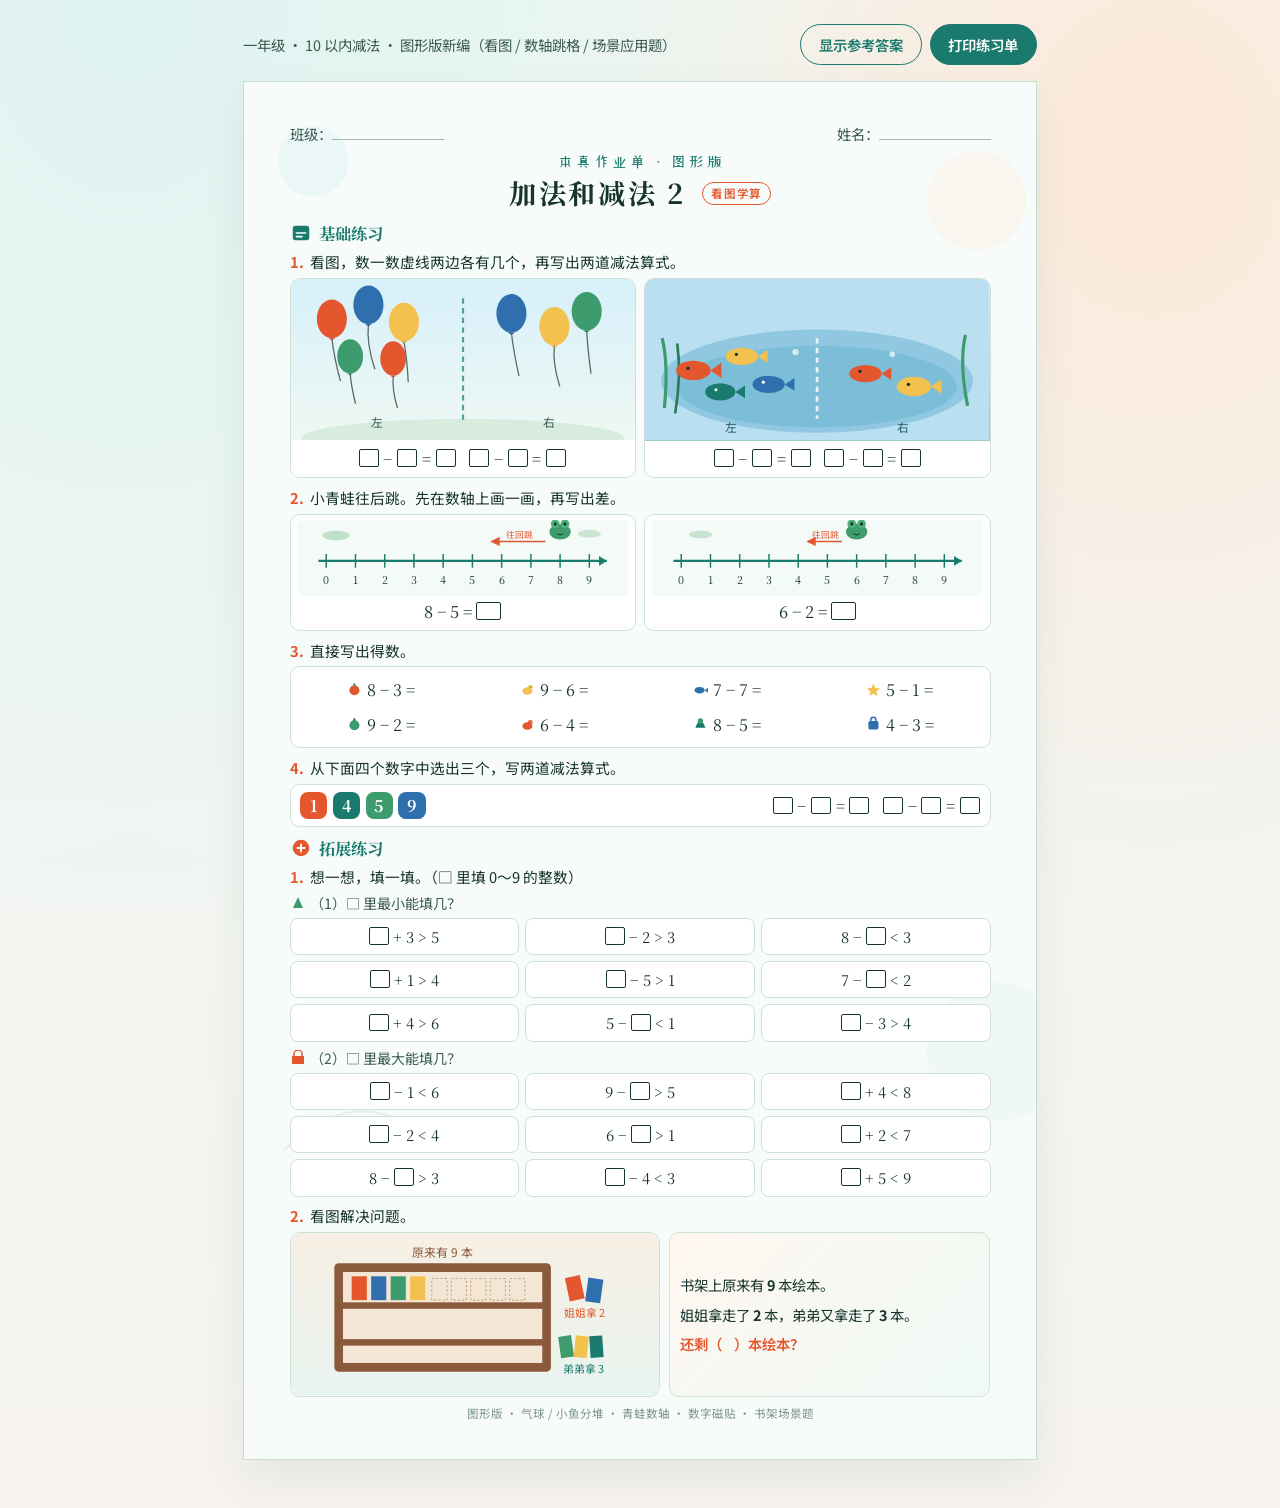
==== commit e28ebd28: "Expand extension inequality set to nine each Add six more min/max fill-in inequalities for extension" ====
--- a/worksheets/addition-subtraction-2-redesign.html
+++ b/worksheets/addition-subtraction-2-redesign.html
@@ -326,21 +326,16 @@
 
     .ineq-item {
       font-family: "Noto Serif SC", serif;
-      font-size: 0.95rem;
+      font-size: 0.92rem;
       background: var(--panel);
       border: 1.5px solid #cfe0d8;
       border-radius: 8px;
-      padding: 0.4rem 0.35rem;
+      padding: 0.42rem 0.3rem;
       text-align: center;
       display: flex;
-      flex-direction: column;
       align-items: center;
-      gap: 0.2rem;
-    }
-
-    .ineq-item .cue {
-      width: 100%;
-      height: 28px;
+      justify-content: center;
+      min-height: 2.35rem;
     }
 
     .word-panel {
@@ -728,26 +723,31 @@
           </p>
           <div class="ineq-grid">
             <div class="ineq-item">
-              <svg class="cue" viewBox="0 0 120 28" aria-hidden="true">
-                <rect x="8" y="10" width="28" height="12" rx="2" fill="#c8e8f0"/>
-                <text x="48" y="20" font-size="11" fill="#16332c" font-family="Noto Serif SC, serif">+3 &gt; 5</text>
-              </svg>
               <span><span class="box"></span> + 3 &gt; 5</span>
             </div>
             <div class="ineq-item">
-              <svg class="cue" viewBox="0 0 120 28" aria-hidden="true">
-                <rect x="8" y="10" width="28" height="12" rx="2" fill="#fde0c8"/>
-                <text x="48" y="20" font-size="11" fill="#16332c" font-family="Noto Serif SC, serif">−2 &gt; 3</text>
-              </svg>
               <span><span class="box"></span> − 2 &gt; 3</span>
             </div>
             <div class="ineq-item">
-              <svg class="cue" viewBox="0 0 120 28" aria-hidden="true">
-                <text x="18" y="20" font-size="11" fill="#16332c" font-family="Noto Serif SC, serif">8 −</text>
-                <rect x="48" y="10" width="20" height="12" rx="2" fill="#cfeadb"/>
-                <text x="74" y="20" font-size="11" fill="#16332c" font-family="Noto Serif SC, serif">&lt; 3</text>
-              </svg>
               <span>8 − <span class="box"></span> &lt; 3</span>
+            </div>
+            <div class="ineq-item">
+              <span><span class="box"></span> + 1 &gt; 4</span>
+            </div>
+            <div class="ineq-item">
+              <span><span class="box"></span> − 5 &gt; 1</span>
+            </div>
+            <div class="ineq-item">
+              <span>7 − <span class="box"></span> &lt; 2</span>
+            </div>
+            <div class="ineq-item">
+              <span><span class="box"></span> + 4 &gt; 6</span>
+            </div>
+            <div class="ineq-item">
+              <span>5 − <span class="box"></span> &lt; 1</span>
+            </div>
+            <div class="ineq-item">
+              <span><span class="box"></span> − 3 &gt; 4</span>
             </div>
           </div>
         </div>
@@ -758,26 +758,31 @@
           </p>
           <div class="ineq-grid">
             <div class="ineq-item">
-              <svg class="cue" viewBox="0 0 120 28" aria-hidden="true">
-                <rect x="8" y="10" width="28" height="12" rx="2" fill="#c8e8f0"/>
-                <text x="48" y="20" font-size="11" fill="#16332c" font-family="Noto Serif SC, serif">−1 &lt; 6</text>
-              </svg>
               <span><span class="box"></span> − 1 &lt; 6</span>
             </div>
             <div class="ineq-item">
-              <svg class="cue" viewBox="0 0 120 28" aria-hidden="true">
-                <text x="18" y="20" font-size="11" fill="#16332c" font-family="Noto Serif SC, serif">9 −</text>
-                <rect x="48" y="10" width="20" height="12" rx="2" fill="#fde0c8"/>
-                <text x="74" y="20" font-size="11" fill="#16332c" font-family="Noto Serif SC, serif">&gt; 5</text>
-              </svg>
               <span>9 − <span class="box"></span> &gt; 5</span>
             </div>
             <div class="ineq-item">
-              <svg class="cue" viewBox="0 0 120 28" aria-hidden="true">
-                <rect x="8" y="10" width="28" height="12" rx="2" fill="#cfeadb"/>
-                <text x="48" y="20" font-size="11" fill="#16332c" font-family="Noto Serif SC, serif">+4 &lt; 8</text>
-              </svg>
               <span><span class="box"></span> + 4 &lt; 8</span>
+            </div>
+            <div class="ineq-item">
+              <span><span class="box"></span> − 2 &lt; 4</span>
+            </div>
+            <div class="ineq-item">
+              <span>6 − <span class="box"></span> &gt; 1</span>
+            </div>
+            <div class="ineq-item">
+              <span><span class="box"></span> + 2 &lt; 7</span>
+            </div>
+            <div class="ineq-item">
+              <span>8 − <span class="box"></span> &gt; 3</span>
+            </div>
+            <div class="ineq-item">
+              <span><span class="box"></span> − 4 &lt; 3</span>
+            </div>
+            <div class="ineq-item">
+              <span><span class="box"></span> + 5 &lt; 9</span>
             </div>
           </div>
         </div>
@@ -865,8 +870,8 @@
       </li>
       <li>
         <strong>不等式</strong><br />
-        （1）最小：3；6；6<br />
-        （2）最大：6；3；3
+        （1）最小：3；6；6；4；7；6；3；5；8<br />
+        （2）最大：6；3；3；5；4；4；4；6；3
       </li>
       <li>
         <strong>应用题</strong>：9−2−3=4，还剩 4 本
